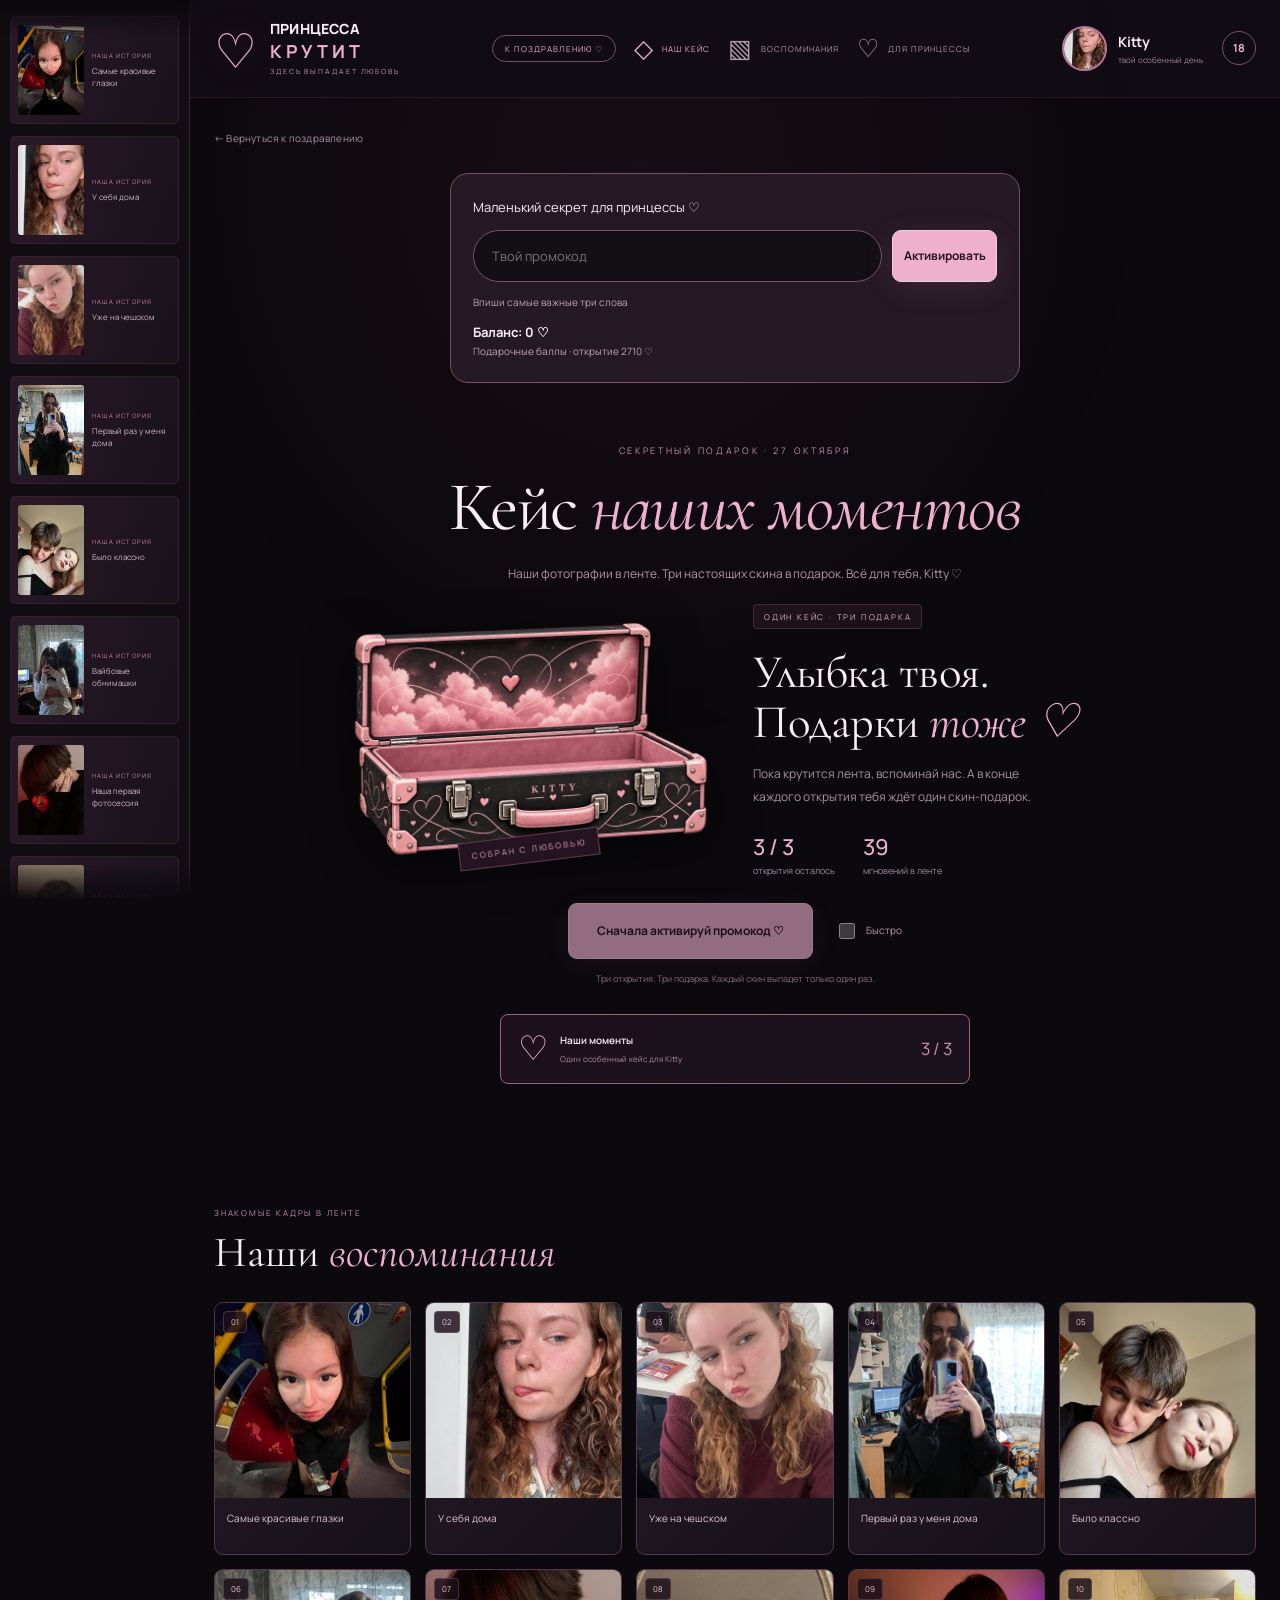
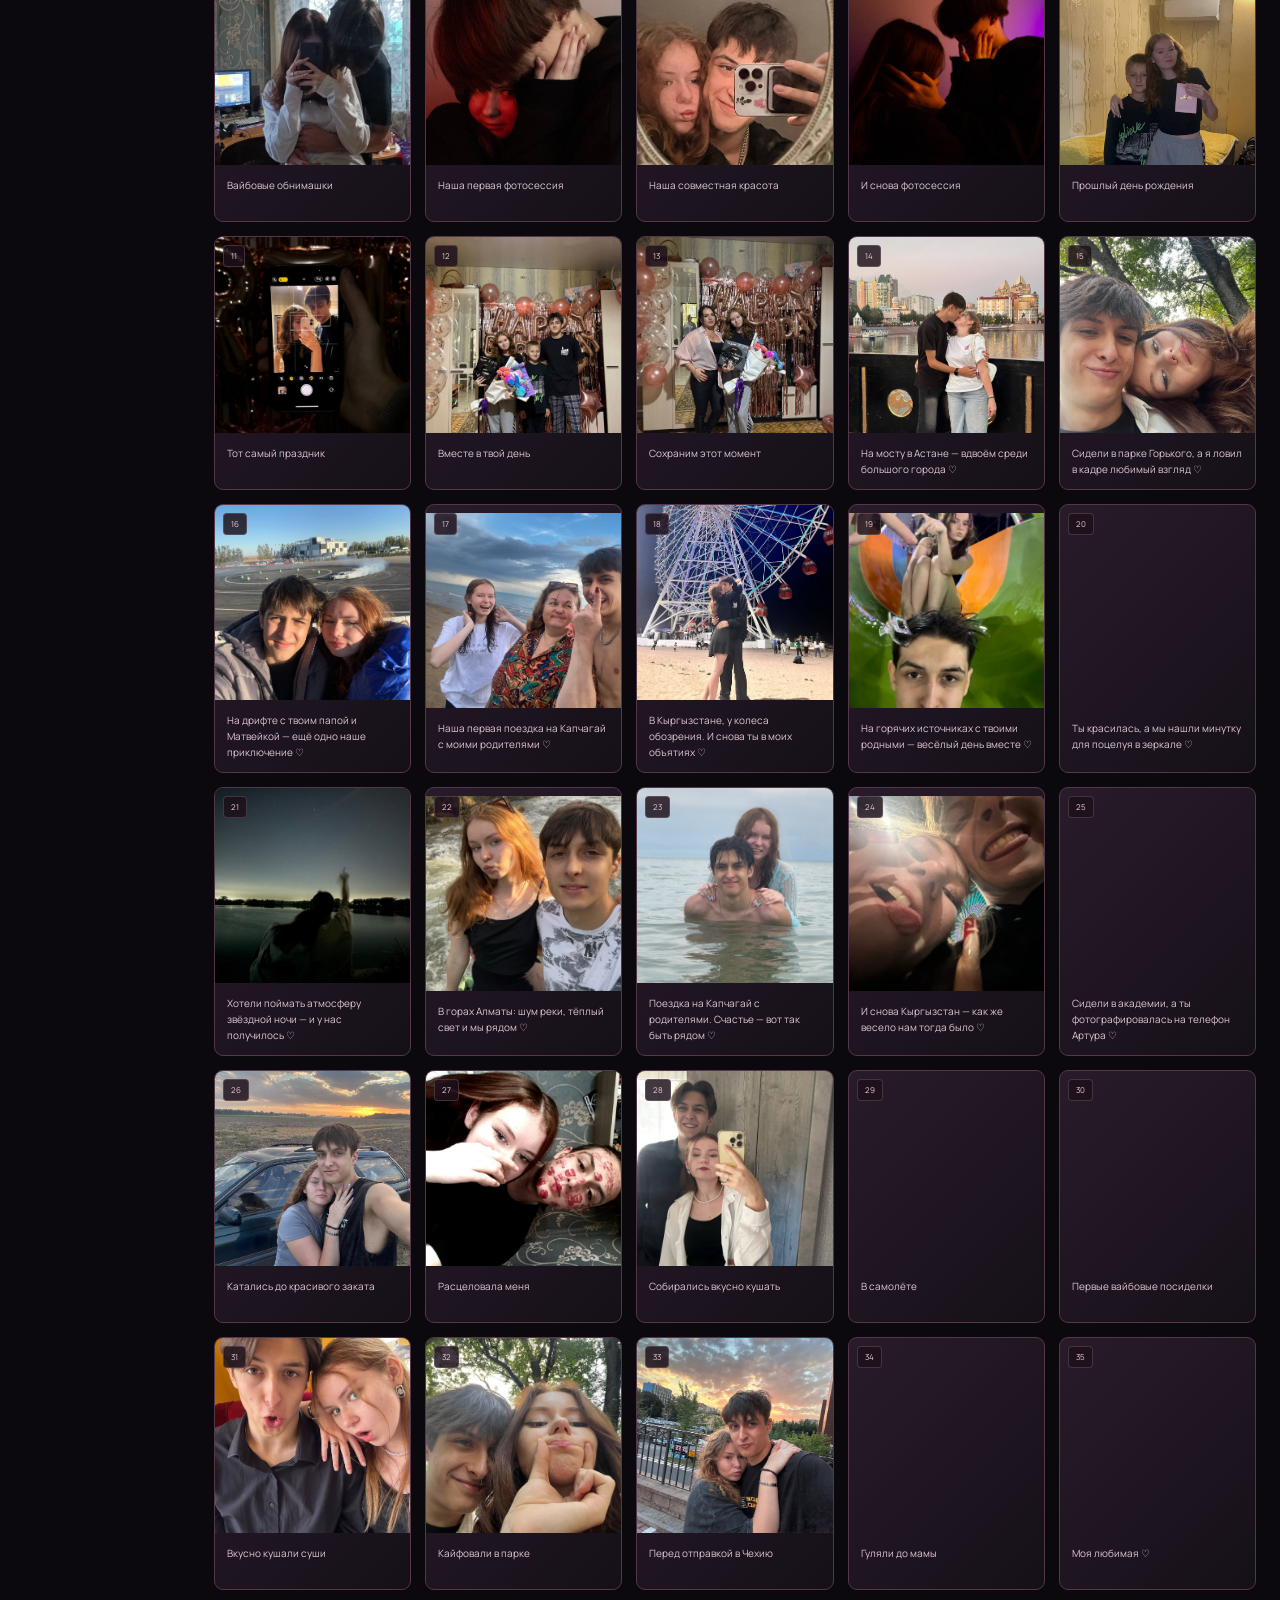
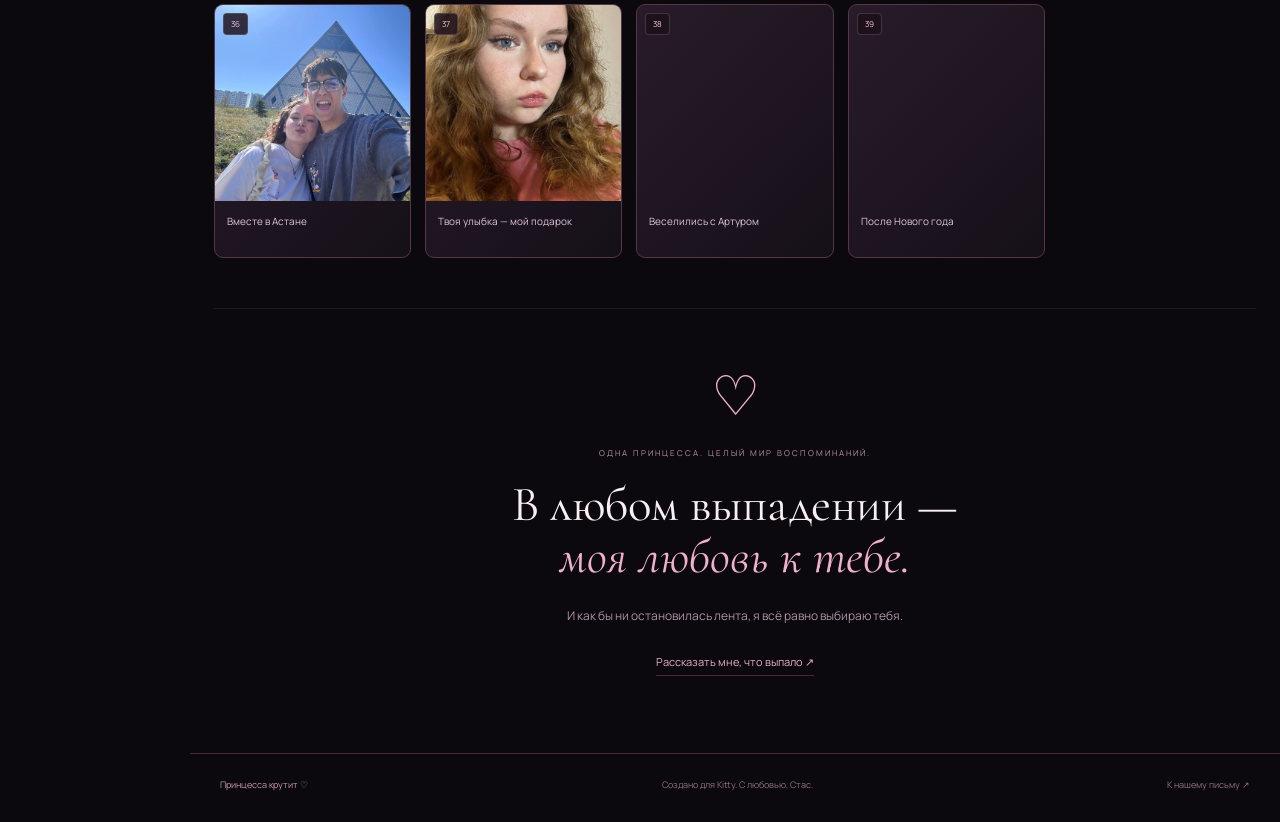
==== gift.html @ 3612902f "Close gift result on collect and remove trade link requirement" ====
<!doctype html>
<html lang="ru">
<head>
  <meta charset="UTF-8"><meta name="viewport" content="width=device-width,initial-scale=1,viewport-fit=cover">
  <meta name="theme-color" content="#0b090d"><meta name="robots" content="noindex,nofollow">
  <title>Принцесса крутит ♡</title><link rel="icon" type="image/svg+xml" href="assets/favicon.svg">
  <link rel="stylesheet" href="gift.css?v=96"><script src="gift-state.js?v=92" defer></script><script src="gift-prizes.js?v=92" defer></script><script src="gift-memories.js?v=92" defer></script><script src="gift.js?v=98" defer></script>
</head>
<body>
  <div class="gift-hearts" id="gift-hearts" aria-hidden="true"></div>
  <header class="game-header">
    <a class="game-brand" href="gift.html"><span class="brand-heart" aria-hidden="true">♡</span><span>ПРИНЦЕССА <b>КРУТИТ</b><small>ЗДЕСЬ ВЫПАДАЕТ ЛЮБОВЬ</small></span></a>
    <nav class="game-nav" aria-label="Разделы подарка"><a href="index.html?start=intro" class="to-main">К поздравлению ♡</a>
      <a class="active" href="#our-case"><span aria-hidden="true">◇</span>Наш кейс</a>
      <a href="#memories"><span aria-hidden="true">▧</span>Воспоминания</a>
      <a href="#for-princess"><span aria-hidden="true">♡</span>Для принцессы</a>
    </nav>
    <button type="button" id="open-profile" class="kitty-profile"><img src="assets/photos/memory-26.jpg" alt="Kitty"><span><strong>Kitty</strong><small>твой особенный день</small></span><b aria-label="18 лет">18</b></button>
  </header>
  <div class="memory-ticker" aria-label="Мгновения из нашей истории"><div id="ticker-track" class="ticker-track"></div></div>
  <main class="gift-main">
    <a class="back-to-letter" href="index.html">← Вернуться к поздравлению</a>
    <form id="promo-form" class="promo-panel"><label for="promo-code">Маленький секрет для принцессы ♡</label><div><input id="promo-code" placeholder="Твой промокод" autocomplete="off" required><button class="pink-button">Активировать</button></div><p id="promo-status" role="status">Впиши самые важные три слова</p><strong>Баланс: <span id="gift-balance">0</span> ♡</strong><small>Подарочные баллы · открытие 2710 ♡</small></form><section id="our-case" class="case-section">
      <p class="overline">СЕКРЕТНЫЙ ПОДАРОК · 27 ОКТЯБРЯ</p>
      <h1>Кейс <em>наших моментов</em></h1>
      <p class="case-intro">Наши фотографии в ленте. Три настоящих скина в подарок. Всё для тебя, Kitty ♡</p>
      <div class="case-hero" id="case-hero">
        <div class="case-art"><div class="case-orbit"></div><img src="assets/princess-case.webp?v=93" alt="Розовый кейс Kitty с сердечком"><span class="case-stamp">СОБРАН С ЛЮБОВЬЮ</span></div>
        <div class="case-description"><span class="pill">ОДИН КЕЙС · ТРИ ПОДАРКА</span><h2>Улыбка твоя.<br>Подарки <em>тоже ♡</em></h2><p>Пока крутится лента, вспоминай нас. А в конце каждого открытия тебя ждёт один скин-подарок.</p><div class="case-facts"><span><strong id="attempts-left">3 / 3</strong> открытия осталось</span><span><strong id="memory-count">—</strong> мгновений в ленте</span></div></div>
      </div>
      <div class="roulette-panel" id="roulette-panel" hidden>
        <div class="roulette-caption"><span>НАШИ МОМЕНТЫ · ТВОИ ПОДАРКИ</span><span class="live-heart" aria-hidden="true">♡</span></div>
        <div class="roulette-window" id="roulette-window" aria-label="Лента фотографий"><div class="roulette-track" id="roulette-track"></div><div class="roulette-marker" aria-hidden="true"><i></i></div></div>
        <p class="spin-status" id="spin-status" role="status" aria-live="polite">Готовлю для тебя три подарка ♡</p>
      </div>
      <div class="spin-actions"><button id="open-case" class="pink-button" disabled>Подарки скоро появятся ♡</button><label class="quick-option"><input id="quick-spin" type="checkbox"><span>Быстро</span></label></div>
      <p class="spin-footnote">Три открытия. Три подарка. Каждый скин выпадет только один раз.</p>
      <div class="case-shelf" aria-label="Наши кейсы">
        <div class="mini-case selected"><span aria-hidden="true">♡</span><div><strong>Наши моменты</strong><small>Один особенный кейс для Kitty</small></div><b id="shelf-count">3 / 3</b></div>
      </div>
    </section>
    <section class="contents-section" id="memories"><div class="section-title" hidden><div><p class="overline">ТРИ СКИНА · ВСЕ ТВОИ</p><h2>Что внутри <em>кейса</em></h2></div><span id="collection-count" class="collection-count">Открыто 0 из 3</span></div><div class="prizes-grid" id="prizes-grid" hidden></div><div class="section-title memories-title"><div><p class="overline">ЗНАКОМЫЕ КАДРЫ В ЛЕНТЕ</p><h2>Наши <em>воспоминания</em></h2></div></div><div class="contents-grid" id="contents-grid"></div></section>
    <section id="for-princess" class="princess-note"><span aria-hidden="true">♡</span><p class="overline">ОДНА ПРИНЦЕССА. ЦЕЛЫЙ МИР ВОСПОМИНАНИЙ.</p><h2>В любом выпадении —<br><em>моя любовь к тебе.</em></h2><p>И как бы ни остановилась лента, я всё равно выбираю тебя.</p><a href="https://t.me/m/DYYZnQJrMzVi" target="_blank" rel="noopener noreferrer">Рассказать мне, что выпало ↗</a></section>
  </main>
  <footer class="game-footer"><span>Принцесса крутит ♡</span><span>Создано для Kitty. С любовью, Стас.</span><a href="index.html">К нашему письму ↗</a></footer>
  <dialog id="reward-dialog" class="reward-dialog" aria-labelledby="reward-title"><button class="reward-close" id="reward-close" aria-label="Закрыть подарок">×</button><p class="overline">ТВОЙ ПОДАРОК ♡</p><div class="reward-photo"><img id="reward-image" alt=""></div><h2 id="reward-title"></h2><p id="reward-note" class="reward-note"></p><p class="saved-note" id="saved-note" role="status"></p><div class="reward-actions"><button id="claim-memory" class="pink-button">Этот подарок мой ♡</button><button id="spin-again" class="quiet-button">Открыть следующий ↻</button></div></dialog>
<dialog id="profile-dialog" class="profile-dialog" aria-labelledby="profile-title"><button id="close-profile" class="reward-close" aria-label="Закрыть профиль">×</button><div class="profile-account"><img src="assets/photos/memory-26.jpg" alt="Kitty"><div><p class="overline">ТВОЙ АККАУНТ</p><h2 id="profile-title">Kitty ♡</h2></div></div><p class="free-gifts-note">Это нам уже не надо — тут всё бесплатно ♡</p><h2 class="inventory-title">Твой инвентарь</h2><p>Здесь появятся только открытые подарки ♡</p><div id="inventory" class="prizes-grid"></div><p id="inventory-note" role="status"></p><small>Отметка вывода сохраняется в этом браузере. Скины передадим вручную через обмен Steam.</small></dialog>
</body>
</html>
---- gift.css ----
@import url('https://fonts.googleapis.com/css2?family=Cormorant+Garamond:ital,wght@0,400;0,500;0,600;1,400;1,500&family=Manrope:wght@400;500;600;700;800&display=swap');
:root{color-scheme:dark;--bg:#0b090d;--panel:#171119;--pink:#efb0cd;--muted:#a68d9d;--line:#543247;--card-width:180px;--card-gap:12px}
*{box-sizing:border-box}html{scroll-behavior:smooth;scroll-padding-top:30px}body{margin:0;background:var(--bg);color:#f8eef4;font:13px/1.7 Manrope,Arial,sans-serif;overflow-x:clip;-webkit-text-size-adjust:100%}body::before{content:'';position:fixed;inset:0;z-index:-2;background:radial-gradient(ellipse at 50% 20%,#71314922,transparent 55%)}a{color:inherit;text-decoration:none}button,input{font:inherit}button,a,input{touch-action:manipulation;-webkit-tap-highlight-color:transparent}button{cursor:pointer}button:disabled{cursor:wait;opacity:.6}a:focus-visible,button:focus-visible,input:focus-visible{outline:2px solid var(--pink);outline-offset:5px}button{border:0}em{font-weight:400;color:var(--pink)}[hidden]{display:none!important}
.game-header{display:flex;align-items:center;justify-content:space-between;gap:30px;min-height:96px;padding:20px max(28px,calc((100vw - 1440px)/2));background:#120d14e8;border-bottom:1px solid #67425840}
.game-brand{display:flex;align-items:center;gap:12px;flex-shrink:0;font-size:16px;font-weight:800;line-height:1.35;letter-spacing:.2px}.game-brand b{display:block;color:var(--pink);font-size:21px;letter-spacing:3.7px}.brand-heart{display:grid;place-items:center;color:var(--pink);width:44px;height:51px;font:48px Georgia;filter:drop-shadow(0 0 14px #db71a25e)}.game-brand small{display:block;font-size:7px;letter-spacing:1.9px;margin-top:4px;font-weight:500;color:#a48197}
.game-nav{display:flex;gap:32px;align-items:stretch}.game-nav a{font-size:10px;letter-spacing:1px;text-transform:uppercase;color:#b09aab;display:flex;align-items:center;gap:8px;transition:color .2s}.game-nav a:hover,.game-nav a.active{color:var(--pink)}.game-nav a>span{font-size:25px;font-family:Georgia,serif;line-height:1}
.kitty-profile{display:flex;align-items:center;gap:11px;flex-shrink:0}.kitty-profile img{width:45px;height:45px;border-radius:50%;object-fit:cover;object-position:center 35%;border:2px solid #bd789d}.kitty-profile strong{display:block;font-size:14px}.kitty-profile small{display:block;font-size:8px;color:#a8889d}.kitty-profile>b{display:grid;place-items:center;margin-left:8px;width:34px;height:34px;border:1px solid #785069;border-radius:50%;color:var(--pink);font-size:11px}
.memory-ticker{height:94px;overflow:hidden;border-bottom:1px solid #49303c60;background:#0e0b10;padding:10px 0}.ticker-track{display:flex;width:max-content;gap:9px;animation:ticker-drift 80s linear infinite}.ticker-item{display:flex;align-items:center;gap:10px;width:205px;height:72px;padding:7px;background:linear-gradient(110deg,#2a1927,#18121c);border:1px solid #75415c33;border-radius:5px}.ticker-item img{width:54px;height:56px;object-fit:cover;border-radius:3px}.ticker-item span{font-size:9px;line-height:1.5;color:#d0b5c6;max-height:46px;overflow:hidden}.ticker-item small{display:block;font-size:7px;letter-spacing:1.2px;color:#c982a6;margin-bottom:4px}
@keyframes ticker-drift{to{transform:translateX(-50%)}}
.gift-main{max-width:1240px;margin:auto;padding:28px 32px 0}.back-to-letter{display:inline-block;color:#a991a1;font-size:10px;letter-spacing:.2px}.back-to-letter:hover{color:var(--pink)}.case-section{text-align:center;padding-top:35px}.overline{font-size:9px;letter-spacing:2.7px;color:#bd91aa;text-transform:uppercase;margin:0 0 13px}h1,h2{font-family:'Cormorant Garamond',Georgia,serif;font-weight:400;line-height:1.05;margin:0}h1{font-size:clamp(45px,5.4vw,72px);letter-spacing:-1.5px}h1 em{font-style:italic}.case-intro{font-size:12px;color:#ad99a7;margin:19px auto 0;max-width:530px;line-height:1.9}
.case-hero{display:grid;grid-template-columns:1fr 1fr;align-items:center;max-width:790px;margin:18px auto 22px;gap:36px}.case-art{position:relative;min-width:0;isolation:isolate}.case-art>img{position:relative;width:100%;max-width:410px;display:block;filter:drop-shadow(0 22px 26px #0008);animation:case-float 5s ease-in-out infinite}.case-orbit{position:absolute;z-index:-1;inset:12% 5% 0;border-radius:50%;background:radial-gradient(ellipse,#ab487344,transparent 67%)}.case-orbit::before,.case-orbit::after{content:'';position:absolute;inset:10%;border:1px solid #ce81ab20;border-radius:50%;transform:rotate(-25deg) scaleY(.8)}.case-orbit::after{inset:-8%;transform:rotate(22deg) scaleY(.8)}.case-stamp{position:absolute;left:50%;bottom:4px;transform:translateX(-50%) rotate(-7deg);font-size:8px;letter-spacing:2px;white-space:nowrap;padding:6px 12px;background:#241421;border:1px solid #b16c8b70;color:#e2a7c3}.case-description{text-align:left}.pill{display:inline-block;padding:5px 10px;font-size:8px;letter-spacing:1.8px;background:#e79bb812;color:#e6a8c5;border:1px solid #ac668847;border-radius:4px}.case-description h2{font-size:47px;margin:19px 0 16px;letter-spacing:-.5px}.case-description>p{font-size:12px;line-height:1.9;max-width:290px;color:#aa94a2}.case-facts{display:flex;gap:28px;margin-top:24px}.case-facts>span{font-size:9px;color:#a58b9c}.case-facts strong{display:block;font-size:22px;font-weight:500;color:#edb0cc;line-height:1.4}
@keyframes case-float{50%{transform:translateY(-8px) rotate(1deg)}}
.roulette-panel{position:relative;background:linear-gradient(145deg,#291823aa,#120d16);border:1px solid #6b3e565e;border-radius:14px;padding:15px 0 10px;box-shadow:inset 0 1px 0 #ffd5ed0b,0 20px 65px #0004;overflow:hidden}.roulette-caption{display:flex;justify-content:space-between;padding:0 22px;margin-bottom:12px;color:#aa8098;font-size:8px;letter-spacing:2px}.live-heart{color:#e8a6c5;font-size:15px;line-height:1}.roulette-window{position:relative;overflow:hidden;height:243px;isolation:isolate}.roulette-window::after{content:'';position:absolute;inset:0;pointer-events:none;z-index:3;background:linear-gradient(90deg,#120c15e8,transparent 15%,transparent 85%,#120c15e8)}.roulette-track{position:absolute;left:0;top:8px;display:flex;gap:var(--card-gap);will-change:transform}.spin-card{flex:0 0 var(--card-width);width:var(--card-width);height:214px;margin:0;background:linear-gradient(145deg,#372136,#1b1520);border:1px solid #78506c70;border-bottom:3px solid var(--card-accent,#a56891);border-radius:7px;overflow:hidden;display:flex;flex-direction:column}.spin-card img{width:100%;height:151px;display:block;object-fit:cover}.spin-card figcaption{padding:9px 10px;font-size:9px;line-height:1.5;text-align:left;color:#e3c6d7;overflow:hidden;display:-webkit-box;-webkit-line-clamp:2;-webkit-box-orient:vertical}.spin-card.is-winner{border-color:#ffceeb;box-shadow:0 0 30px #e9a0c85c}.roulette-marker{position:absolute;left:50%;top:0;bottom:8px;width:2px;z-index:4;transform:translateX(-50%);background:linear-gradient(#f9cce5b0,#f2b8d51c 35%,#f9cce5b0);box-shadow:0 0 12px #f5b0d644;pointer-events:none}.roulette-marker::before,.roulette-marker::after{content:'';position:absolute;left:50%;transform:translateX(-50%);border-left:7px solid transparent;border-right:7px solid transparent}.roulette-marker::before{top:0;border-top:10px solid #f8c4df}.roulette-marker::after{bottom:0;border-bottom:10px solid #f8c4df}.spin-status{font-size:10px;line-height:1.6;color:#c8a0b8;min-height:18px;margin:4px 15px 5px}.spin-actions{display:flex;align-items:center;justify-content:center;gap:22px;margin:24px 0 0}.pink-button{display:inline-flex;align-items:center;justify-content:center;gap:15px;padding:17px 28px;min-height:52px;min-width:230px;background:#efb0cd;color:#2b1422;border:1px solid #facce2;border-radius:9px;font-size:12px;font-weight:700;box-shadow:0 6px 30px #de8baf1f;transition:transform .2s,background .2s}.pink-button:hover:not(:disabled){transform:translateY(-2px);background:#ffd1e6}.pink-button:active:not(:disabled){transform:scale(.97)}.pink-button>span{font-size:23px;line-height:1;font-family:Georgia,serif}.quick-option{display:flex;align-items:center;gap:8px;font-size:10px;color:#b69ba9;cursor:pointer;min-height:44px}.quick-option input{accent-color:#e6a3c3;width:16px;height:16px}.spin-footnote{font-size:9px;color:#866c7c;margin:12px 0 28px}
.case-shelf{display:grid;grid-template-columns:repeat(3,minmax(0,1fr));gap:14px;margin-top:30px}.mini-case{display:flex;align-items:center;gap:12px;text-align:left;border:1px solid #49303e;border-radius:8px;padding:17px;background:#19111b}.mini-case>span{font:34px Georgia;color:#eab0ce;line-height:1}.mini-case strong{display:block;font-size:10px;font-weight:600}.mini-case small{display:block;font-size:8px;margin-top:3px;color:#ad8e9f}.mini-case>b{margin-left:auto;font-size:17px;font-weight:400;color:#d28bac}.mini-case.selected{border-color:#a26081;background:linear-gradient(130deg,#42213955,#1a131d)}.mini-case.locked{opacity:.47}.mini-case svg{width:25px;height:25px;stroke:#b28caa;fill:none;stroke-width:1.4;flex-shrink:0}
.contents-section{padding:72px 0 50px}.section-title{display:flex;align-items:flex-end;justify-content:space-between;gap:20px;margin-bottom:27px}.section-title h2{font-size:43px}.section-title .overline{font-size:8px;letter-spacing:1.8px;margin-bottom:10px}.collection-count{font-size:10px;color:#c194ad;border:1px solid #6a4258;border-radius:30px;padding:7px 13px;white-space:nowrap}.contents-grid{display:grid;grid-template-columns:repeat(5,minmax(0,1fr));gap:14px}.memory-card{position:relative;display:block;padding:0;border:1px solid #543749;border-radius:9px;background:linear-gradient(135deg,#291b2a,#151018);text-align:left;color:#dfc5d5;overflow:hidden;transition:transform .2s,border-color .2s}.memory-card:hover{transform:translateY(-4px);border-color:#c589aa}.memory-card img{display:block;width:100%;aspect-ratio:1;object-fit:cover}.memory-card .memory-label{display:block;font-size:10px;line-height:1.6;padding:12px;min-height:56px}.memory-card .memory-number{position:absolute;top:8px;left:8px;font-size:8px;line-height:1;padding:6px 7px;border:1px solid #f8c8e12e;border-radius:4px;color:#f4c8df;background:#1c101ad4}.memory-card.is-collected::after{content:'♡ В коллекции';position:absolute;top:8px;right:8px;font-size:7px;line-height:1;padding:6px;background:#edb1ce;color:#32172a;border-radius:4px}.memory-card.is-collected{border-color:#d18daf}
.princess-note{padding:55px 20px 80px;text-align:center;border-top:1px solid #4e2f3e66}.princess-note>span{font:55px Georgia;color:var(--pink);line-height:1.2}.princess-note .overline{margin:16px 0 20px;font-size:8px;letter-spacing:2px}.princess-note h2{font-size:49px}.princess-note>p:not(.overline){font-size:12px;color:#ac92a3;margin:24px auto;max-width:440px}.princess-note>a{font-size:11px;color:#e5aecb;border-bottom:1px solid #9e5f7e66;padding-bottom:6px}.game-footer{display:flex;justify-content:space-between;gap:20px;max-width:1440px;margin:auto;border-top:1px solid #432a38;padding:23px 30px 30px;font-size:9px;color:#8e7183}.game-footer>span:first-child{color:#c697af}
.gift-hearts{position:fixed;inset:0;overflow:hidden;pointer-events:none;z-index:-1}.gift-heart{position:absolute;bottom:-50px;color:#dc93b7;font-family:Georgia,serif;font-size:var(--size);opacity:0;animation:gift-drift var(--duration) var(--delay) linear infinite}@keyframes gift-drift{0%{transform:translateY(0) rotate(-15deg);opacity:0}15%,80%{opacity:.14}100%{transform:translateY(-115vh) rotate(20deg);opacity:0}}
.reward-dialog{color:#f5e5ef;position:fixed;margin:auto;width:min(500px,calc(100vw - 28px));max-height:calc(100svh - 32px);padding:30px;border:1px solid #b5799a;border-radius:18px;overflow-y:auto;background:radial-gradient(ellipse at top,#50263c,#18111b 70%);text-align:center;scrollbar-width:thin;scrollbar-color:#aa718f55 transparent}.reward-dialog::backdrop{background:#080509df;backdrop-filter:blur(9px)}.reward-close{position:absolute;right:10px;top:7px;min-width:44px;min-height:44px;border-radius:50%;background:none;color:#efb0cd;font-size:27px}.reward-dialog>.overline{font-size:8px;margin:6px 25px 21px}.reward-photo{padding:6px;background:#21141f;border:1px solid #8e5573;border-radius:7px;box-shadow:0 12px 30px #0005}.reward-photo img{display:block;width:100%;max-height:40svh;object-fit:contain;border-radius:3px}.reward-dialog h2{font-size:32px;line-height:1.15;color:#f0b6d2;margin:23px 0 15px}.reward-note{font-size:12px;line-height:1.85;color:#ceb2c4;white-space:pre-line;overflow-wrap:anywhere}.saved-note{min-height:18px;color:#d89ab9;font-size:10px;margin:10px 0}.reward-actions{display:flex;flex-direction:column;align-items:stretch;gap:10px;margin-top:20px}.reward-actions .pink-button{min-width:0;width:100%}.quiet-button{min-height:44px;padding:10px 20px;border:1px solid #6e4059;background:#261823;color:#ddb0c9;border-radius:8px;font-size:11px}
body.result-open{overflow:hidden}
@media(min-width:1600px){.gift-main{max-width:1360px}.contents-grid{grid-template-columns:repeat(6,minmax(0,1fr))}}
@media(max-width:1050px){.game-header{gap:18px;padding:18px 24px;flex-wrap:wrap}.game-nav{order:3;width:100%;justify-content:center;padding-top:15px;border-top:1px solid #54334650}.game-brand{font-size:14px}.game-brand b{font-size:18px}.kitty-profile{margin-left:auto}.gift-main{padding-inline:24px}.contents-grid{grid-template-columns:repeat(4,minmax(0,1fr))}.case-hero{max-width:740px;gap:24px}.case-description h2{font-size:42px}}
@media(max-width:700px){:root{--card-width:142px;--card-gap:9px}.game-header{padding:15px 18px;gap:16px}.game-brand{font-size:11px;gap:8px}.game-brand b{font-size:15px;letter-spacing:2.4px}.game-brand small{font-size:6px;letter-spacing:.8px}.brand-heart{width:30px;font-size:36px}.kitty-profile{gap:8px}.kitty-profile img{width:37px;height:37px}.kitty-profile strong{font-size:12px}.kitty-profile small,.kitty-profile>b{display:none}.game-nav{justify-content:space-between;gap:12px;padding-top:12px}.game-nav a{font-size:8px;letter-spacing:.3px;gap:5px}.game-nav a>span{font-size:21px}.memory-ticker{height:80px}.ticker-item{height:59px;width:175px}.ticker-item img{width:42px;height:44px}.ticker-item span{font-size:8px}.gift-main{padding:22px 16px 0}.case-section{padding-top:32px}.overline{font-size:8px;letter-spacing:1.7px}h1{font-size:47px;line-height:1.02}h1 em{display:block}.case-intro{font-size:11px;max-width:320px}.case-hero{gap:8px;margin-top:17px}.case-description h2{font-size:31px;margin:14px 0 10px}.case-description>p{font-size:10px;line-height:1.8}.pill{font-size:6px;letter-spacing:.7px;padding:4px 6px}.case-facts{gap:15px;margin-top:12px}.case-facts strong{font-size:18px}.case-facts>span{font-size:7px}.case-art>img{width:112%;margin-left:-9%}.case-stamp{font-size:5px;letter-spacing:.9px;bottom:5px;padding:4px 6px}.roulette-panel{border-radius:10px;padding-top:12px}.roulette-caption{font-size:7px;letter-spacing:1px;padding:0 13px}.roulette-window{height:216px}.spin-card{height:190px}.spin-card img{height:128px}.spin-card figcaption{font-size:9px;padding:8px}.spin-actions{gap:12px;margin-top:18px}.pink-button{min-width:0;font-size:11px;padding:15px 20px}.spin-actions>.pink-button{min-width:215px}.quick-option{font-size:9px;gap:5px}.spin-footnote{font-size:8px;max-width:280px;margin:12px auto 25px}.case-shelf{gap:8px;grid-template-columns:1fr}.mini-case{padding:12px 16px}.mini-case.locked{padding:10px 16px}.mini-case strong{font-size:10px}.mini-case small{font-size:8px}.contents-section{padding-top:45px}.section-title{gap:12px;align-items:center}.section-title h2{font-size:33px}.section-title .overline{font-size:6px;letter-spacing:1.1px;max-width:200px}.collection-count{font-size:8px;padding:6px 9px}.contents-grid{grid-template-columns:repeat(2,minmax(0,1fr));gap:12px}.memory-card .memory-label{font-size:10px;padding:10px}.princess-note{padding:40px 10px 55px}.princess-note h2{font-size:38px}.princess-note .overline{font-size:7px;letter-spacing:1.3px}.princess-note>p:not(.overline){font-size:11px}.game-footer{padding:22px 18px;flex-wrap:wrap;font-size:8px;gap:12px}.reward-dialog{padding:25px 20px}.reward-dialog h2{font-size:29px}.reward-note{font-size:12px}}
@media(max-width:360px){.game-nav a{font-size:7px}.game-nav a>span{font-size:18px}.gift-main{padding-inline:12px}h1{font-size:43px}.case-hero{grid-template-columns:1fr;gap:0}.case-art{max-width:250px;margin:auto}.case-art>img{width:100%;margin:0}.case-description{text-align:center;max-width:290px;margin:10px auto 17px}.case-description h2{font-size:36px}.case-description>p{max-width:270px}.case-facts{justify-content:center}.case-description h2 br{display:none}.spin-actions{flex-direction:column;gap:2px}.spin-actions>.pink-button{width:100%}.quick-option{min-height:38px}.section-title h2{font-size:30px}}
@media(prefers-reduced-motion:reduce){html{scroll-behavior:auto}*,*::before,*::after{animation:none!important;transition:none!important}.gift-hearts{display:none}}
.case-shelf{display:block;max-width:470px;margin:28px auto 0}.prizes-grid{display:grid;grid-template-columns:repeat(3,minmax(0,1fr));gap:18px}.prize-card{position:relative;padding:22px;border:1px solid #6b415b;border-radius:11px;background:linear-gradient(145deg,#332031,#18111b);text-align:center}.prize-card>img{width:100%;height:170px;object-fit:contain}.prize-placeholder{display:grid;place-items:center;height:170px;font:75px Georgia;color:#ad7493;background:radial-gradient(ellipse,#8a40612a,transparent 68%)}.prize-card strong{display:block;color:#edbdd6;font-size:13px;margin:10px 0 8px}.prize-card small{color:#a98a9e;font-size:10px}.prize-card.is-opened{border-color:#edbad5;box-shadow:inset 0 0 30px #ce7fa817}.memories-title{margin-top:50px}.spin-actions button:disabled{cursor:default}
@media(max-width:600px){.prizes-grid{gap:10px}.prize-card{padding:14px 8px}.prize-placeholder{height:105px;font-size:50px}.prize-card>img{height:105px}.prize-card strong{font-size:10px}.prize-card small{font-size:8px}}

.promo-panel{max-width:570px;margin:25px auto;padding:22px;border:1px solid #765067;border-radius:18px;background:#251923}.promo-panel label,.promo-panel small{display:block}.promo-panel>div{display:flex;gap:10px;margin:12px 0}.promo-panel input{min-width:0;width:100%;border:1px solid #765067;border-radius:30px;padding:12px 18px;background:#140f15;color:#efbad1}.promo-panel .pink-button{min-width:0;padding:12px 20px}.promo-panel p,.promo-panel small{font-size:10px;color:#bfa3b3}.prize-card:first-child>img,.reward-dialog.is-mystery #reward-image{filter:brightness(0) drop-shadow(0 0 12px #f1acc680)}.prize-card:first-child::after{content:'?';position:absolute;top:20px;left:0;right:0;height:170px;display:grid;place-items:center;font:bold 125px Georgia;color:#f1acc6;text-shadow:0 0 28px #f1acc650;pointer-events:none}.reward-dialog.is-mystery .reward-photo{position:relative}.reward-dialog.is-mystery .reward-photo::after{content:'?';position:absolute;inset:0;display:grid;place-items:center;color:#f1acc6;font:bold clamp(100px,20vw,190px) Georgia;text-shadow:0 0 30px #f1acc650;pointer-events:none}#profile{scroll-margin-top:30px;padding-bottom:40px}#profile h2{font-size:45px}#inventory{margin-top:25px}#inventory .quiet-button{font-size:11px}.reward-photo:has(img[src*="gifts/"]){background:radial-gradient(ellipse,#74365355,transparent 72%)}.reward-photo img[src*="gifts/"]{object-fit:contain}@media(max-width:600px){.prize-card:first-child::after{height:105px;top:14px;font-size:78px}.promo-panel>div{flex-direction:column}.promo-panel{padding:18px}}
.steam-link{display:block;margin-top:12px;color:#f1acc6;font-size:11px}
/* Лента воспоминаний слева от кейса на широком экране. */
@media(min-width:1000px){body{padding-left:190px}.memory-ticker{position:fixed;left:0;top:0;bottom:0;width:190px;height:100dvh;padding:16px 10px;border:0;border-right:1px solid #63415566;background:#110d13;z-index:5;mask-image:linear-gradient(transparent,#000 4%,#000 96%,transparent)}.ticker-track{flex-direction:column;width:100%;gap:12px;animation:ticker-vertical 100s linear infinite}.ticker-item{width:169px;height:108px;flex-shrink:0;gap:8px}.ticker-item img{width:66px;height:90px}.ticker-item span{font-size:8px;max-height:75px}.ticker-item small{font-size:6px}.game-header{padding:20px 24px;gap:18px}.game-nav{gap:18px}.game-brand{font-size:14px}.game-brand b{font-size:18px}.game-nav a{font-size:8px}.gift-main{padding-inline:24px}}@keyframes ticker-vertical{to{transform:translateY(-50%)}}.case-orbit{display:none}.case-art>img{filter:drop-shadow(0 15px 24px #0009);object-fit:contain}.spin-card img[src*="gifts/"]{object-fit:contain;padding:12px;background:radial-gradient(ellipse,#8e45624a,transparent 70%)}.spin-card[data-id="skin-1"]{position:relative}.spin-card[data-id="skin-1"] img{filter:brightness(0) drop-shadow(0 0 8px #f1acc6aa)}.spin-card[data-id="skin-1"]::after{content:'?';position:absolute;inset:10px 0 50px;display:grid;place-items:center;font:bold 100px Georgia;color:#f1acc6;pointer-events:none}

.game-nav{flex-wrap:wrap;justify-content:center}.game-nav .to-main{color:#f1acc6;border:1px solid #775167;border-radius:22px;padding:6px 12px}@media(min-width:1000px) and (max-width:1250px){.game-nav{max-width:370px;gap:12px}.game-header{gap:12px}}

@media(min-width:1000px){.ticker-track{animation-direction:reverse}}#roulette-panel:not([hidden]){animation:roulette-appear .45s ease both}@keyframes roulette-appear{from{opacity:0;transform:translateY(12px)}to{opacity:1;transform:translateY(0)}}

@media(min-width:1000px){.ticker-track{animation-duration:48s}}.kitty-profile{background:none;color:inherit;text-align:left;padding:0}.profile-dialog{width:min(1050px,calc(100% - 28px));max-height:90dvh;overflow-y:auto;padding:38px;background:radial-gradient(ellipse at top left,#442332,#171119 65%);border:1px solid #80526b;border-radius:22px;color:#f5eaf0}.profile-dialog::backdrop{background:#000b;backdrop-filter:blur(8px)}.profile-account{display:flex;align-items:center;gap:18px;margin-bottom:28px}.profile-account img{width:72px;height:72px;object-fit:cover;border-radius:50%;border:2px solid #f1acc6}.profile-account h2{font-size:42px}.profile-account .overline{margin:0 0 6px}.profile-dialog p,.profile-dialog small{color:#bda7b5;font-size:12px}.profile-dialog small{display:block;margin-top:24px;font-size:10px}#trade-form{padding:22px;border:1px solid #654052;border-radius:15px;background:#160f1766}#trade-form label{display:block;color:#efbad1;font-size:12px}#trade-form>div{display:flex;gap:12px;margin:12px 0}#trade-link{min-width:0;flex:1;padding:12px 16px;background:#100b12;color:#ecd2df;border:1px solid #775168;border-radius:25px}#trade-form .pink-button{min-width:0;padding:12px 20px}#trade-form>a{font-size:10px;color:#f1acc6}.inventory-title{font-size:34px;margin-top:30px}#inventory{margin-top:22px}.profile-dialog{scrollbar-width:thin;scrollbar-color:#b77b98 #211520}@media(max-width:600px){.profile-dialog{padding:25px 18px}#trade-form{padding:16px}#trade-form>div{flex-direction:column}.profile-dialog #inventory{grid-template-columns:1fr}.profile-dialog .prize-card>img{height:160px}.profile-dialog .prize-card:first-child::after{height:160px;font-size:110px}}
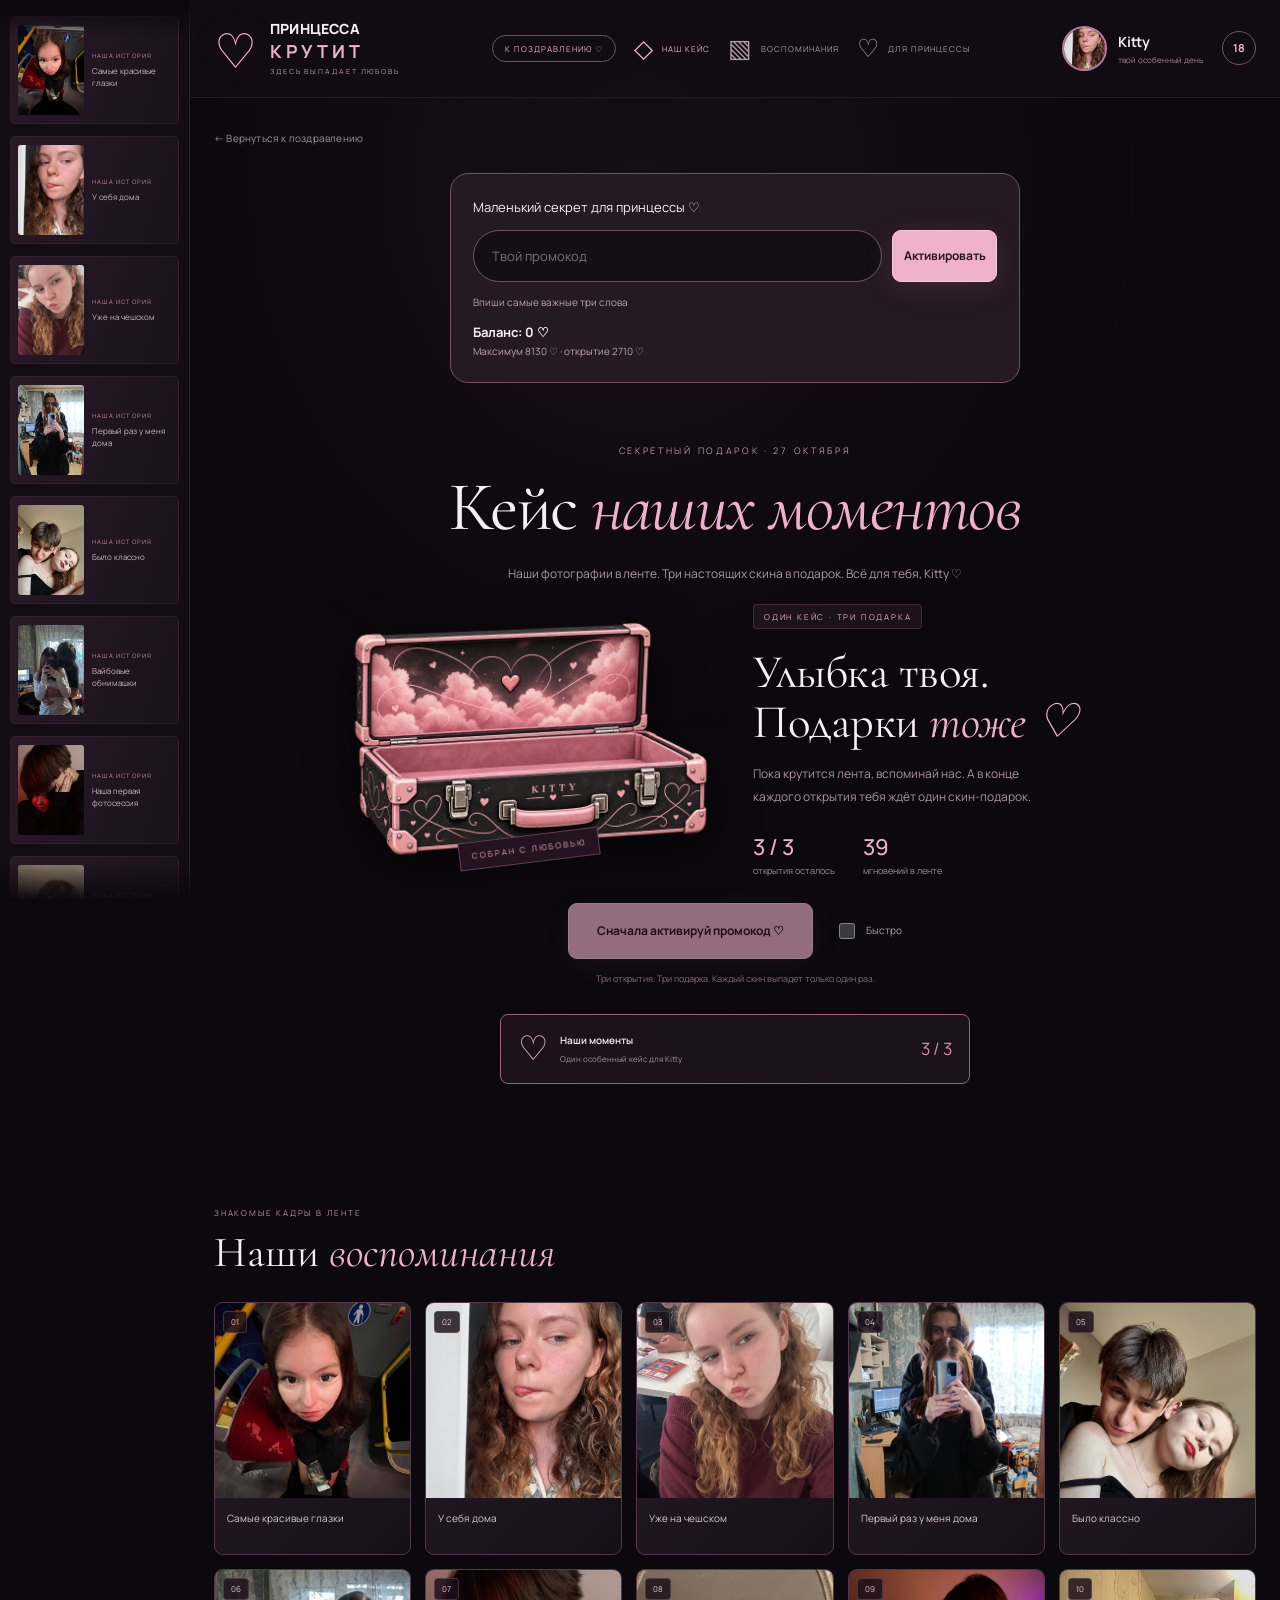
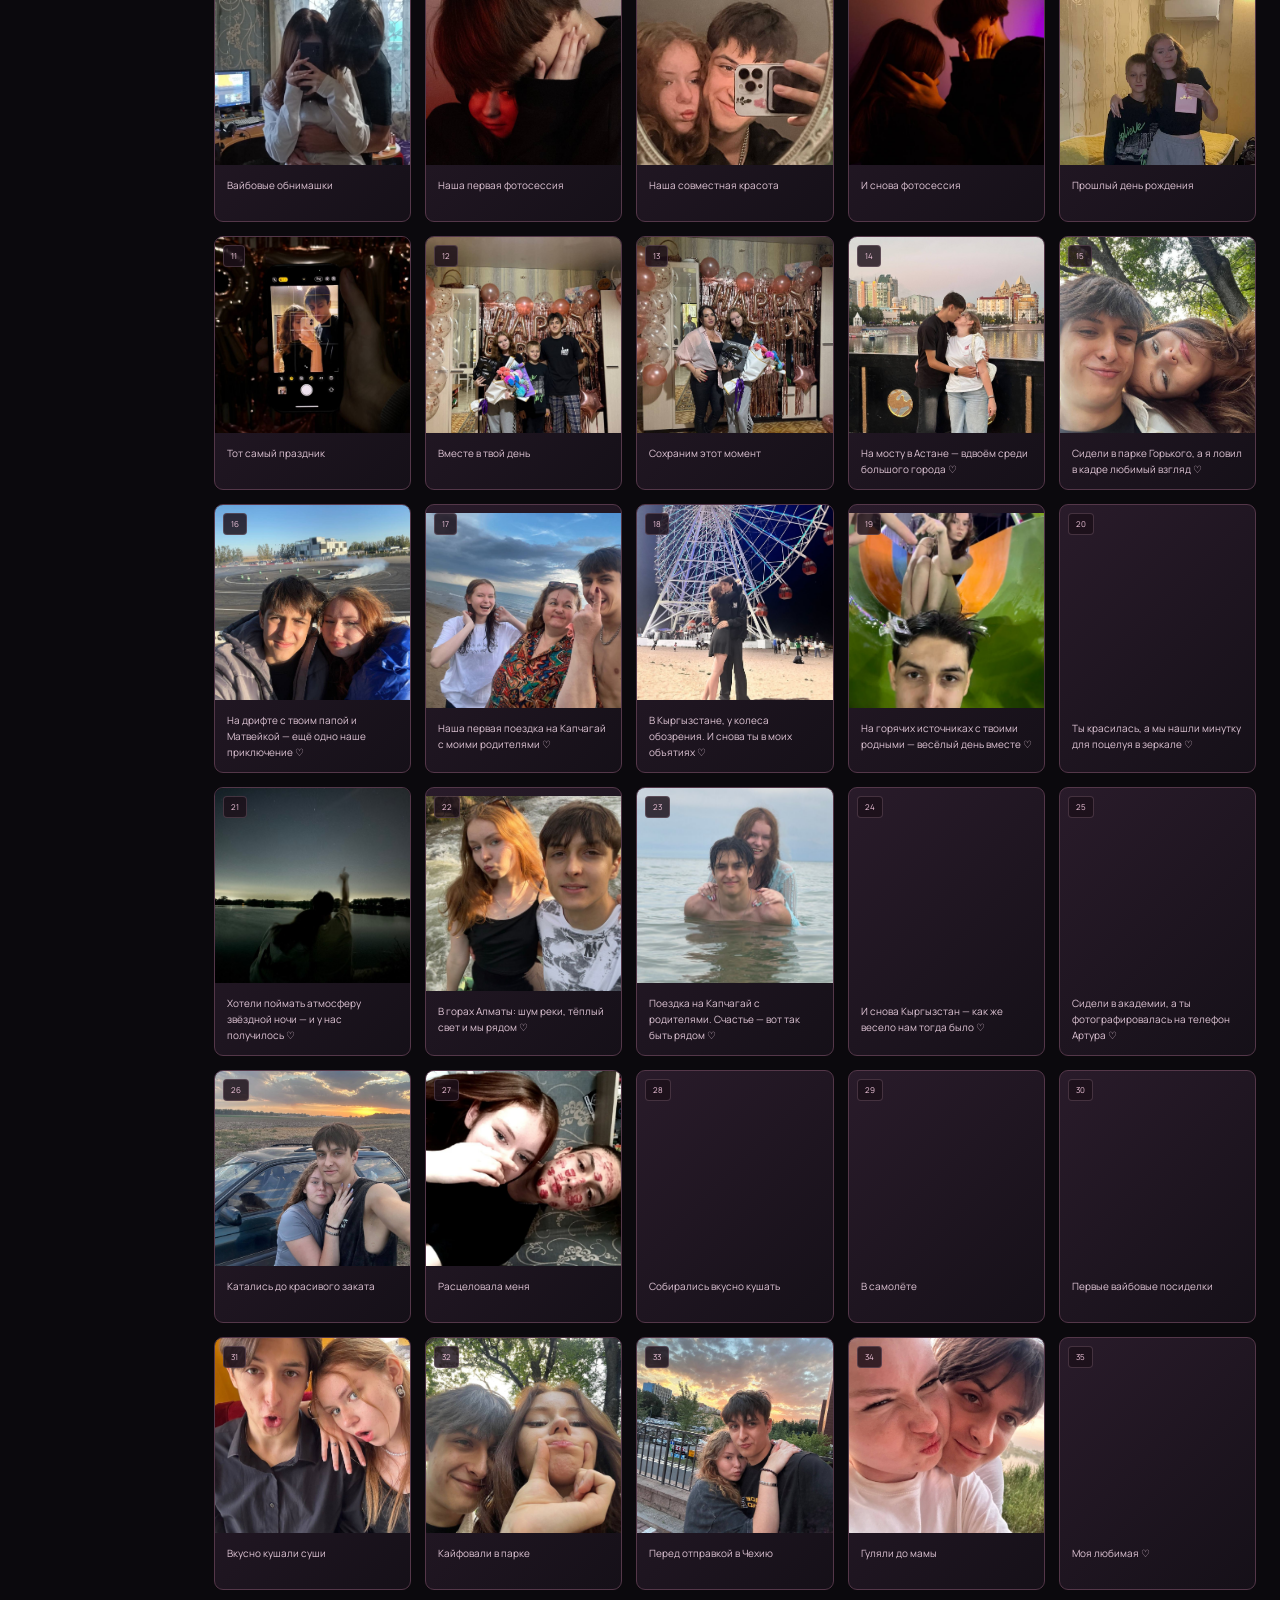
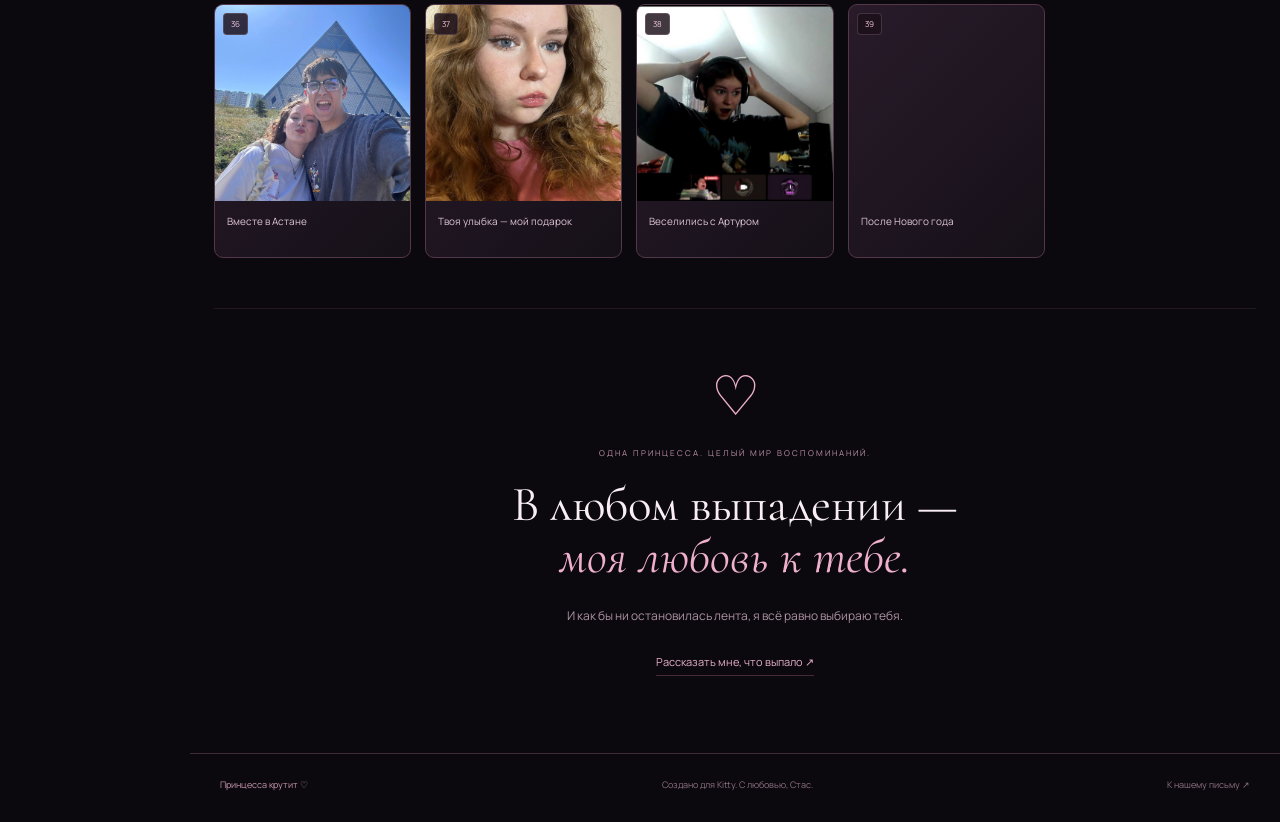
==== commit a4d8c818: "Reset preview openings for 8130 gift budget and vary side ticker speed" ====
--- a/gift.html
+++ b/gift.html
@@ -4,7 +4,7 @@
   <meta charset="UTF-8"><meta name="viewport" content="width=device-width,initial-scale=1,viewport-fit=cover">
   <meta name="theme-color" content="#0b090d"><meta name="robots" content="noindex,nofollow">
   <title>Принцесса крутит ♡</title><link rel="icon" type="image/svg+xml" href="assets/favicon.svg">
-  <link rel="stylesheet" href="gift.css?v=96"><script src="gift-state.js?v=92" defer></script><script src="gift-prizes.js?v=92" defer></script><script src="gift-memories.js?v=92" defer></script><script src="gift.js?v=98" defer></script>
+  <link rel="stylesheet" href="gift.css?v=99"><script src="gift-state.js?v=92" defer></script><script src="gift-prizes.js?v=92" defer></script><script src="gift-memories.js?v=92" defer></script><script src="gift.js?v=99" defer></script>
 </head>
 <body>
   <div class="gift-hearts" id="gift-hearts" aria-hidden="true"></div>
@@ -20,7 +20,7 @@
   <div class="memory-ticker" aria-label="Мгновения из нашей истории"><div id="ticker-track" class="ticker-track"></div></div>
   <main class="gift-main">
     <a class="back-to-letter" href="index.html">← Вернуться к поздравлению</a>
-    <form id="promo-form" class="promo-panel"><label for="promo-code">Маленький секрет для принцессы ♡</label><div><input id="promo-code" placeholder="Твой промокод" autocomplete="off" required><button class="pink-button">Активировать</button></div><p id="promo-status" role="status">Впиши самые важные три слова</p><strong>Баланс: <span id="gift-balance">0</span> ♡</strong><small>Подарочные баллы · открытие 2710 ♡</small></form><section id="our-case" class="case-section">
+    <form id="promo-form" class="promo-panel"><label for="promo-code">Маленький секрет для принцессы ♡</label><div><input id="promo-code" placeholder="Твой промокод" autocomplete="off" required><button class="pink-button">Активировать</button></div><p id="promo-status" role="status">Впиши самые важные три слова</p><strong>Баланс: <span id="gift-balance">0</span> ♡</strong><small>Максимум 8130 ♡ · открытие 2710 ♡</small></form><section id="our-case" class="case-section">
       <p class="overline">СЕКРЕТНЫЙ ПОДАРОК · 27 ОКТЯБРЯ</p>
       <h1>Кейс <em>наших моментов</em></h1>
       <p class="case-intro">Наши фотографии в ленте. Три настоящих скина в подарок. Всё для тебя, Kitty ♡</p>
--- a/gift.css
+++ b/gift.css
@@ -34,4 +34,6 @@
 
 @media(min-width:1000px){.ticker-track{animation-direction:reverse}}#roulette-panel:not([hidden]){animation:roulette-appear .45s ease both}@keyframes roulette-appear{from{opacity:0;transform:translateY(12px)}to{opacity:1;transform:translateY(0)}}
 
-@media(min-width:1000px){.ticker-track{animation-duration:48s}}.kitty-profile{background:none;color:inherit;text-align:left;padding:0}.profile-dialog{width:min(1050px,calc(100% - 28px));max-height:90dvh;overflow-y:auto;padding:38px;background:radial-gradient(ellipse at top left,#442332,#171119 65%);border:1px solid #80526b;border-radius:22px;color:#f5eaf0}.profile-dialog::backdrop{background:#000b;backdrop-filter:blur(8px)}.profile-account{display:flex;align-items:center;gap:18px;margin-bottom:28px}.profile-account img{width:72px;height:72px;object-fit:cover;border-radius:50%;border:2px solid #f1acc6}.profile-account h2{font-size:42px}.profile-account .overline{margin:0 0 6px}.profile-dialog p,.profile-dialog small{color:#bda7b5;font-size:12px}.profile-dialog small{display:block;margin-top:24px;font-size:10px}#trade-form{padding:22px;border:1px solid #654052;border-radius:15px;background:#160f1766}#trade-form label{display:block;color:#efbad1;font-size:12px}#trade-form>div{display:flex;gap:12px;margin:12px 0}#trade-link{min-width:0;flex:1;padding:12px 16px;background:#100b12;color:#ecd2df;border:1px solid #775168;border-radius:25px}#trade-form .pink-button{min-width:0;padding:12px 20px}#trade-form>a{font-size:10px;color:#f1acc6}.inventory-title{font-size:34px;margin-top:30px}#inventory{margin-top:22px}.profile-dialog{scrollbar-width:thin;scrollbar-color:#b77b98 #211520}@media(max-width:600px){.profile-dialog{padding:25px 18px}#trade-form{padding:16px}#trade-form>div{flex-direction:column}.profile-dialog #inventory{grid-template-columns:1fr}.profile-dialog .prize-card>img{height:160px}.profile-dialog .prize-card:first-child::after{height:160px;font-size:110px}}+@media(min-width:1000px){.ticker-track{animation-duration:48s}}.kitty-profile{background:none;color:inherit;text-align:left;padding:0}.profile-dialog{width:min(1050px,calc(100% - 28px));max-height:90dvh;overflow-y:auto;padding:38px;background:radial-gradient(ellipse at top left,#442332,#171119 65%);border:1px solid #80526b;border-radius:22px;color:#f5eaf0}.profile-dialog::backdrop{background:#000b;backdrop-filter:blur(8px)}.profile-account{display:flex;align-items:center;gap:18px;margin-bottom:28px}.profile-account img{width:72px;height:72px;object-fit:cover;border-radius:50%;border:2px solid #f1acc6}.profile-account h2{font-size:42px}.profile-account .overline{margin:0 0 6px}.profile-dialog p,.profile-dialog small{color:#bda7b5;font-size:12px}.profile-dialog small{display:block;margin-top:24px;font-size:10px}#trade-form{padding:22px;border:1px solid #654052;border-radius:15px;background:#160f1766}#trade-form label{display:block;color:#efbad1;font-size:12px}#trade-form>div{display:flex;gap:12px;margin:12px 0}#trade-link{min-width:0;flex:1;padding:12px 16px;background:#100b12;color:#ecd2df;border:1px solid #775168;border-radius:25px}#trade-form .pink-button{min-width:0;padding:12px 20px}#trade-form>a{font-size:10px;color:#f1acc6}.inventory-title{font-size:34px;margin-top:30px}#inventory{margin-top:22px}.profile-dialog{scrollbar-width:thin;scrollbar-color:#b77b98 #211520}@media(max-width:600px){.profile-dialog{padding:25px 18px}#trade-form{padding:16px}#trade-form>div{flex-direction:column}.profile-dialog #inventory{grid-template-columns:1fr}.profile-dialog .prize-card>img{height:160px}.profile-dialog .prize-card:first-child::after{height:160px;font-size:110px}}
+
+@media(min-width:1000px){.ticker-track{animation:memories-down 48s linear infinite}}@keyframes memories-down{0%{transform:translateY(-50%)}20%{transform:translateY(-45%);animation-timing-function:cubic-bezier(.4,0,.6,1)}50%{transform:translateY(-20%)}75%{transform:translateY(-14%);animation-timing-function:cubic-bezier(.4,0,.6,1)}100%{transform:translateY(0)}}@media(prefers-reduced-motion:reduce){.ticker-track{animation:none!important}}
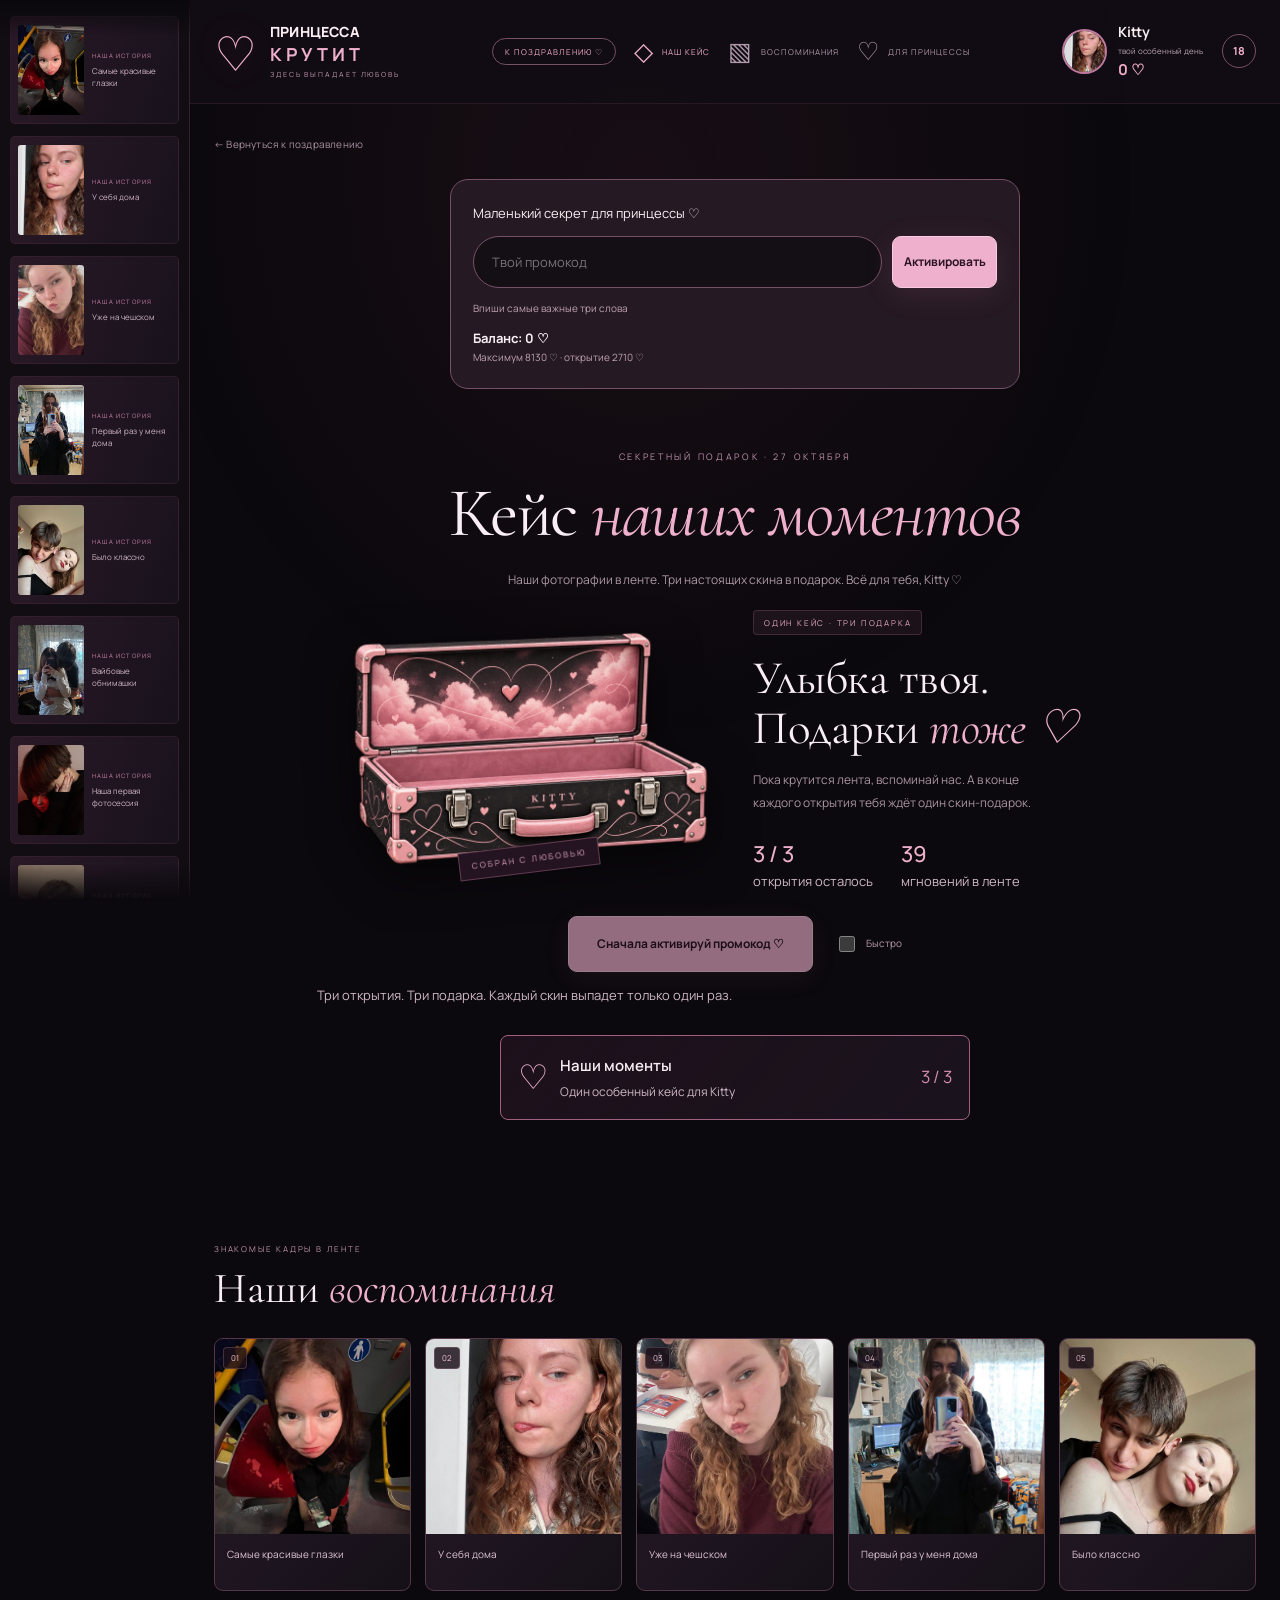
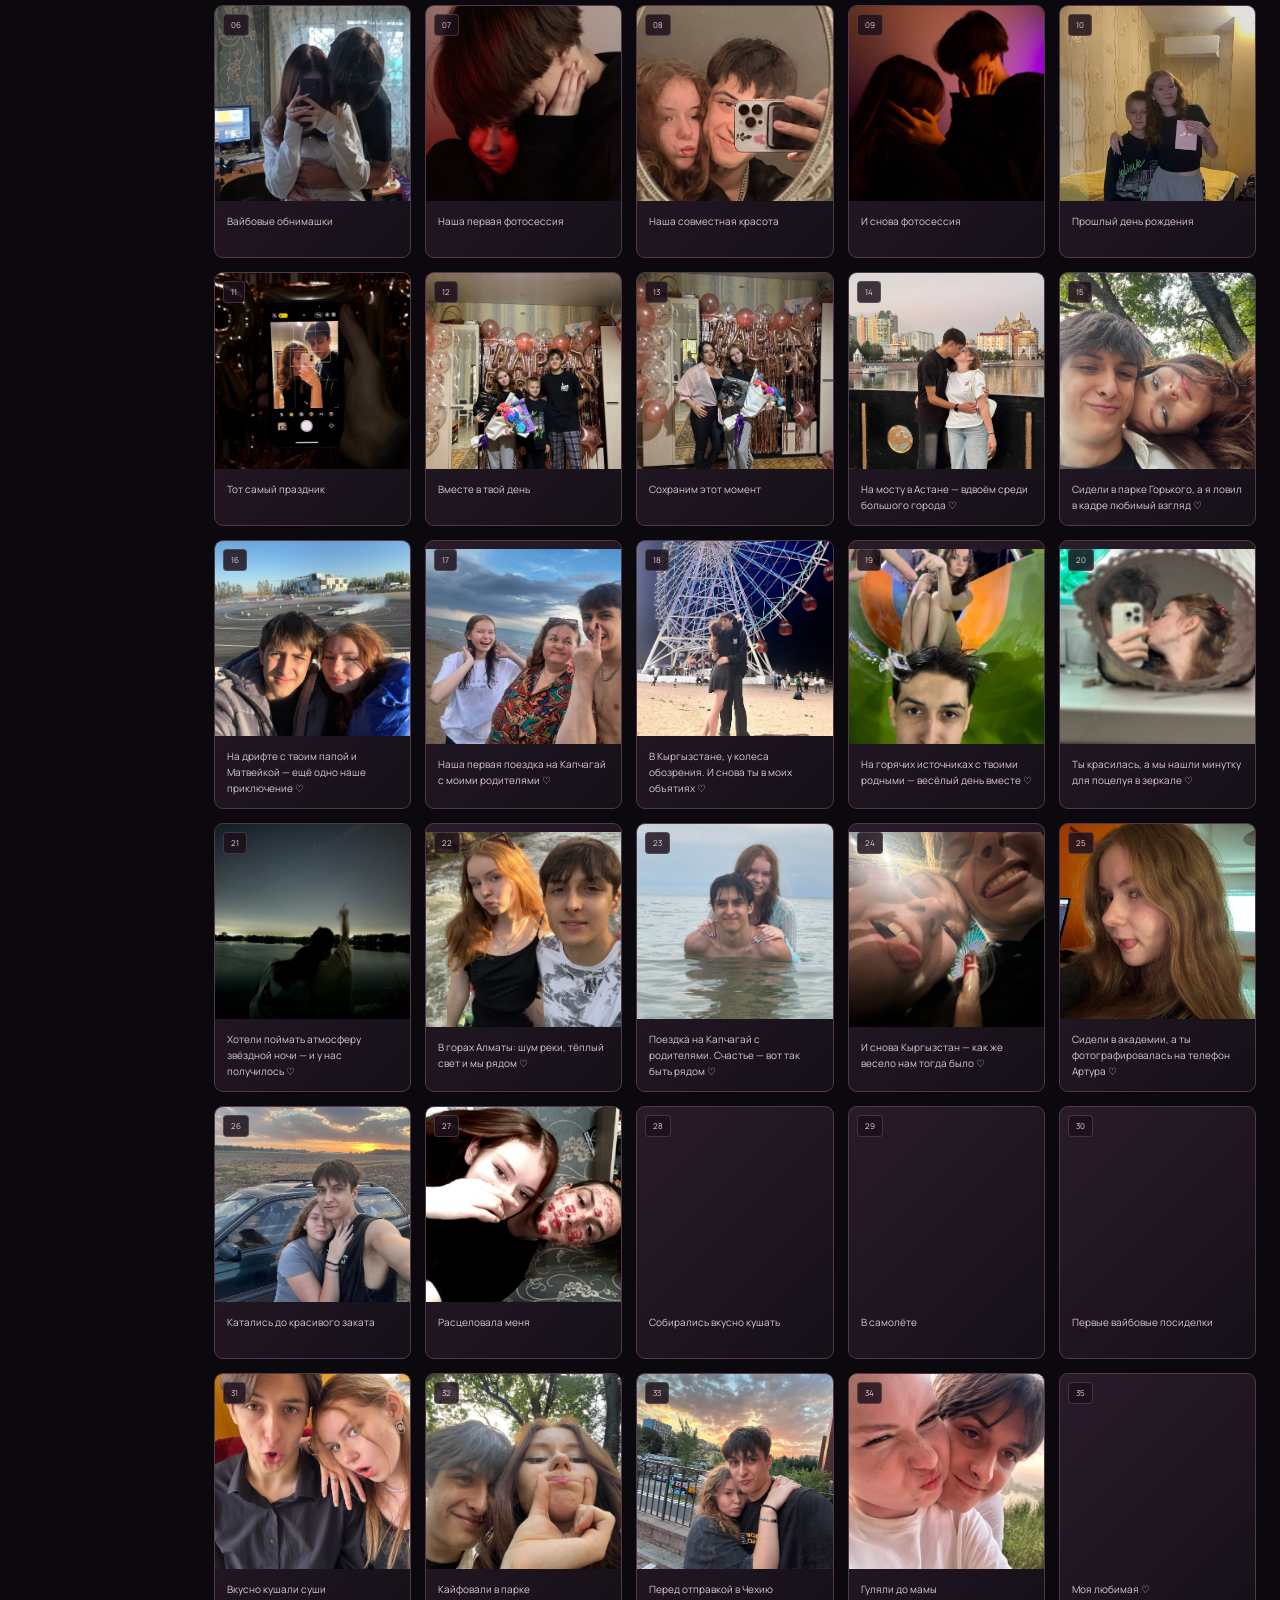
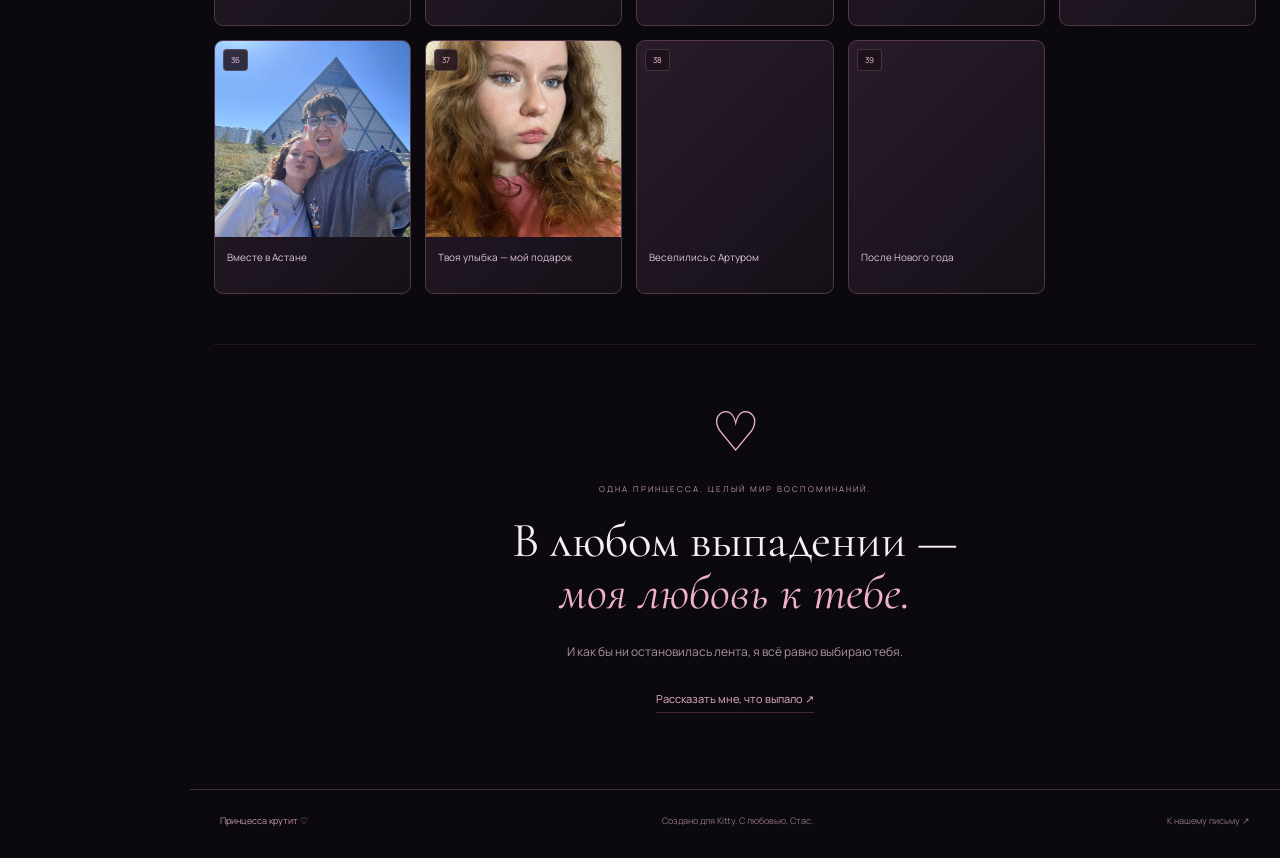
==== commit 4a93b8dd: "Improve gift caption readability and show heart balance beside Kitty" ====
--- a/gift.html
+++ b/gift.html
@@ -4,7 +4,7 @@
   <meta charset="UTF-8"><meta name="viewport" content="width=device-width,initial-scale=1,viewport-fit=cover">
   <meta name="theme-color" content="#0b090d"><meta name="robots" content="noindex,nofollow">
   <title>Принцесса крутит ♡</title><link rel="icon" type="image/svg+xml" href="assets/favicon.svg">
-  <link rel="stylesheet" href="gift.css?v=99"><script src="gift-state.js?v=92" defer></script><script src="gift-prizes.js?v=92" defer></script><script src="gift-memories.js?v=92" defer></script><script src="gift.js?v=99" defer></script>
+  <link rel="stylesheet" href="gift.css?v=100"><script src="gift-state.js?v=92" defer></script><script src="gift-prizes.js?v=92" defer></script><script src="gift-memories.js?v=92" defer></script><script src="gift.js?v=100" defer></script>
 </head>
 <body>
   <div class="gift-hearts" id="gift-hearts" aria-hidden="true"></div>
@@ -15,7 +15,7 @@
       <a href="#memories"><span aria-hidden="true">▧</span>Воспоминания</a>
       <a href="#for-princess"><span aria-hidden="true">♡</span>Для принцессы</a>
     </nav>
-    <button type="button" id="open-profile" class="kitty-profile"><img src="assets/photos/memory-26.jpg" alt="Kitty"><span><strong>Kitty</strong><small>твой особенный день</small></span><b aria-label="18 лет">18</b></button>
+    <button type="button" id="open-profile" class="kitty-profile"><img src="assets/photos/memory-26.jpg" alt="Kitty"><span><strong>Kitty</strong><small>твой особенный день</small><strong id="header-balance" class="header-balance">0 ♡</strong></span><b aria-label="18 лет">18</b></button>
   </header>
   <div class="memory-ticker" aria-label="Мгновения из нашей истории"><div id="ticker-track" class="ticker-track"></div></div>
   <main class="gift-main">
--- a/gift.css
+++ b/gift.css
@@ -36,4 +36,6 @@
 
 @media(min-width:1000px){.ticker-track{animation-duration:48s}}.kitty-profile{background:none;color:inherit;text-align:left;padding:0}.profile-dialog{width:min(1050px,calc(100% - 28px));max-height:90dvh;overflow-y:auto;padding:38px;background:radial-gradient(ellipse at top left,#442332,#171119 65%);border:1px solid #80526b;border-radius:22px;color:#f5eaf0}.profile-dialog::backdrop{background:#000b;backdrop-filter:blur(8px)}.profile-account{display:flex;align-items:center;gap:18px;margin-bottom:28px}.profile-account img{width:72px;height:72px;object-fit:cover;border-radius:50%;border:2px solid #f1acc6}.profile-account h2{font-size:42px}.profile-account .overline{margin:0 0 6px}.profile-dialog p,.profile-dialog small{color:#bda7b5;font-size:12px}.profile-dialog small{display:block;margin-top:24px;font-size:10px}#trade-form{padding:22px;border:1px solid #654052;border-radius:15px;background:#160f1766}#trade-form label{display:block;color:#efbad1;font-size:12px}#trade-form>div{display:flex;gap:12px;margin:12px 0}#trade-link{min-width:0;flex:1;padding:12px 16px;background:#100b12;color:#ecd2df;border:1px solid #775168;border-radius:25px}#trade-form .pink-button{min-width:0;padding:12px 20px}#trade-form>a{font-size:10px;color:#f1acc6}.inventory-title{font-size:34px;margin-top:30px}#inventory{margin-top:22px}.profile-dialog{scrollbar-width:thin;scrollbar-color:#b77b98 #211520}@media(max-width:600px){.profile-dialog{padding:25px 18px}#trade-form{padding:16px}#trade-form>div{flex-direction:column}.profile-dialog #inventory{grid-template-columns:1fr}.profile-dialog .prize-card>img{height:160px}.profile-dialog .prize-card:first-child::after{height:160px;font-size:110px}}
 
-@media(min-width:1000px){.ticker-track{animation:memories-down 48s linear infinite}}@keyframes memories-down{0%{transform:translateY(-50%)}20%{transform:translateY(-45%);animation-timing-function:cubic-bezier(.4,0,.6,1)}50%{transform:translateY(-20%)}75%{transform:translateY(-14%);animation-timing-function:cubic-bezier(.4,0,.6,1)}100%{transform:translateY(0)}}@media(prefers-reduced-motion:reduce){.ticker-track{animation:none!important}}+@media(min-width:1000px){.ticker-track{animation:memories-down 48s linear infinite}}@keyframes memories-down{0%{transform:translateY(-50%)}20%{transform:translateY(-45%);animation-timing-function:cubic-bezier(.4,0,.6,1)}50%{transform:translateY(-20%)}75%{transform:translateY(-14%);animation-timing-function:cubic-bezier(.4,0,.6,1)}100%{transform:translateY(0)}}@media(prefers-reduced-motion:reduce){.ticker-track{animation:none!important}}
+
+.spin-footnote{font-size:13px;line-height:1.8;color:#cfb8c6;max-width:620px}.mini-case strong{font-size:15px}.mini-case small{font-size:12px;color:#cfb8c6}.case-facts>span{font-size:13px;color:#cfb8c6}.kitty-profile .header-balance{font-size:15px;color:#f1acc6;white-space:nowrap;line-height:1.7}.kitty-profile small{color:#bda5b5}@media(max-width:700px){.spin-footnote{font-size:12px;max-width:340px}.mini-case strong{font-size:14px}.mini-case small{font-size:12px}.case-facts>span{font-size:12px}.kitty-profile .header-balance{font-size:13px}}
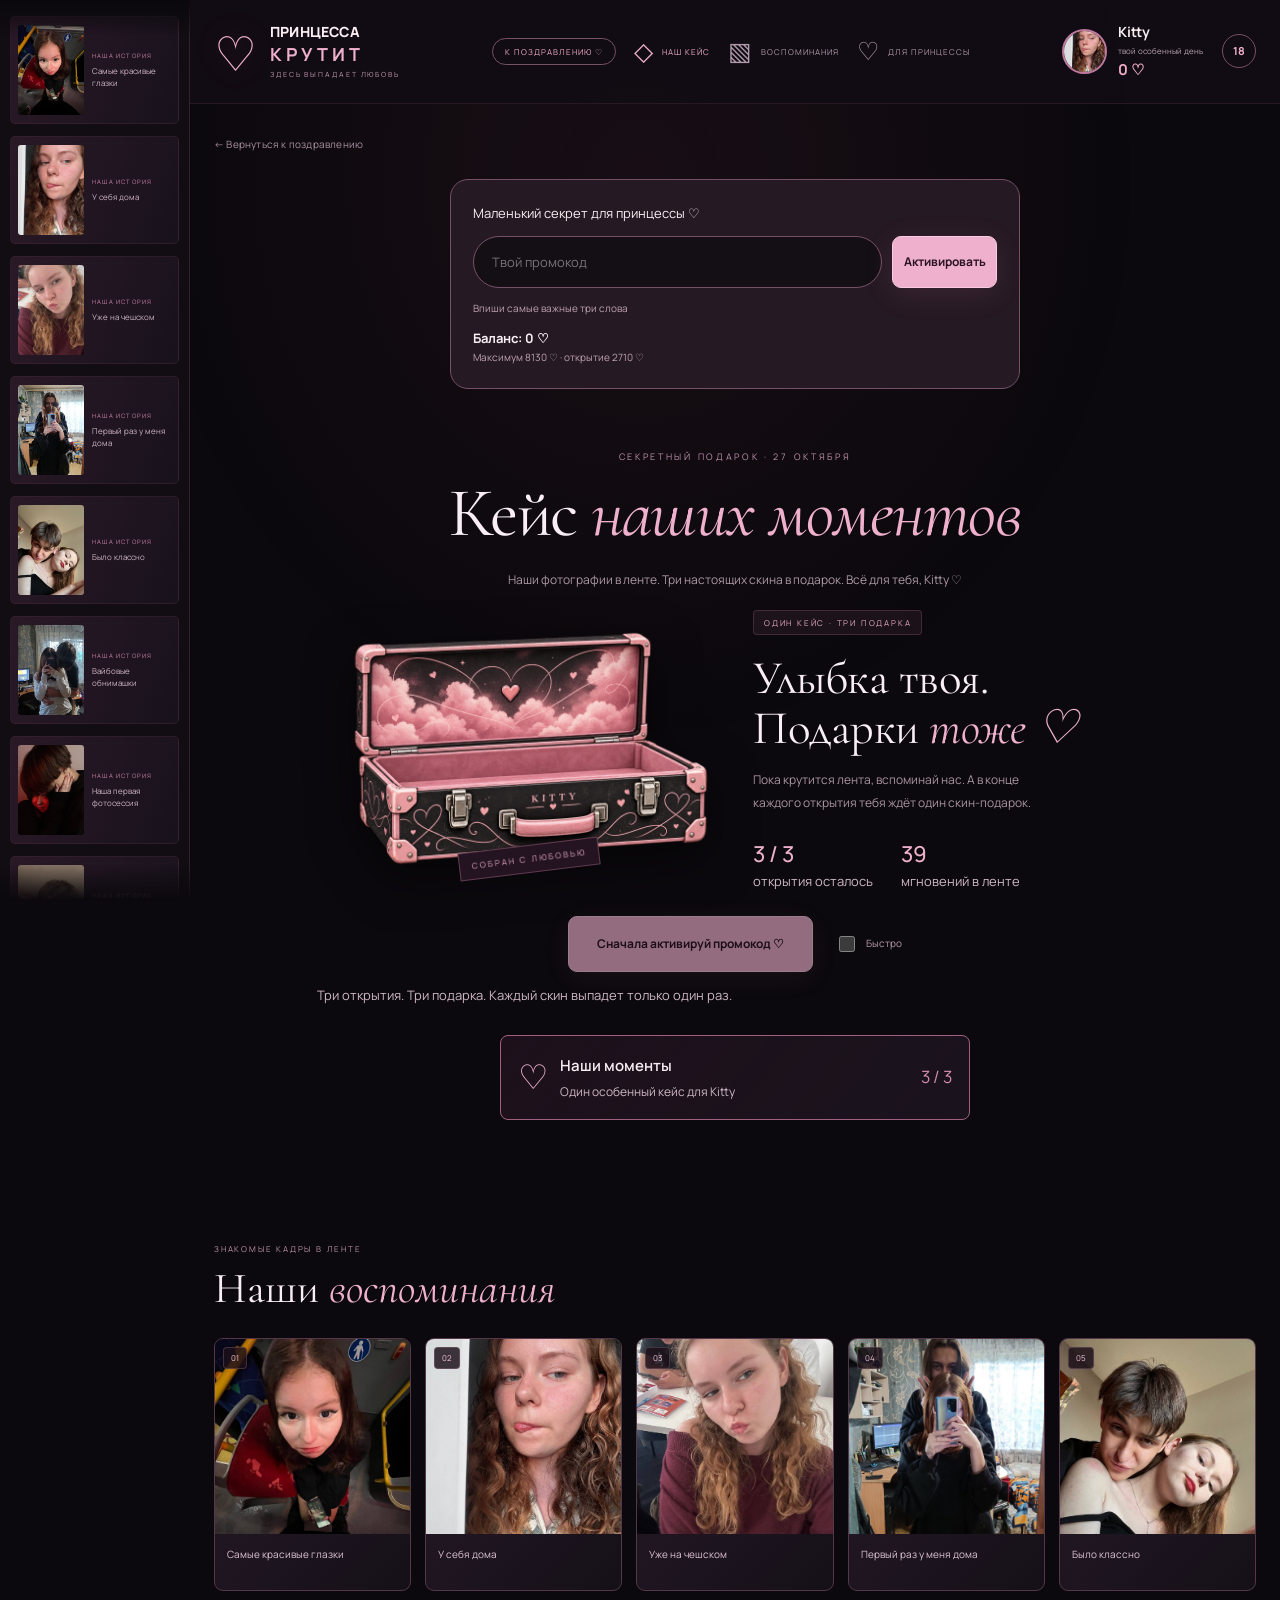
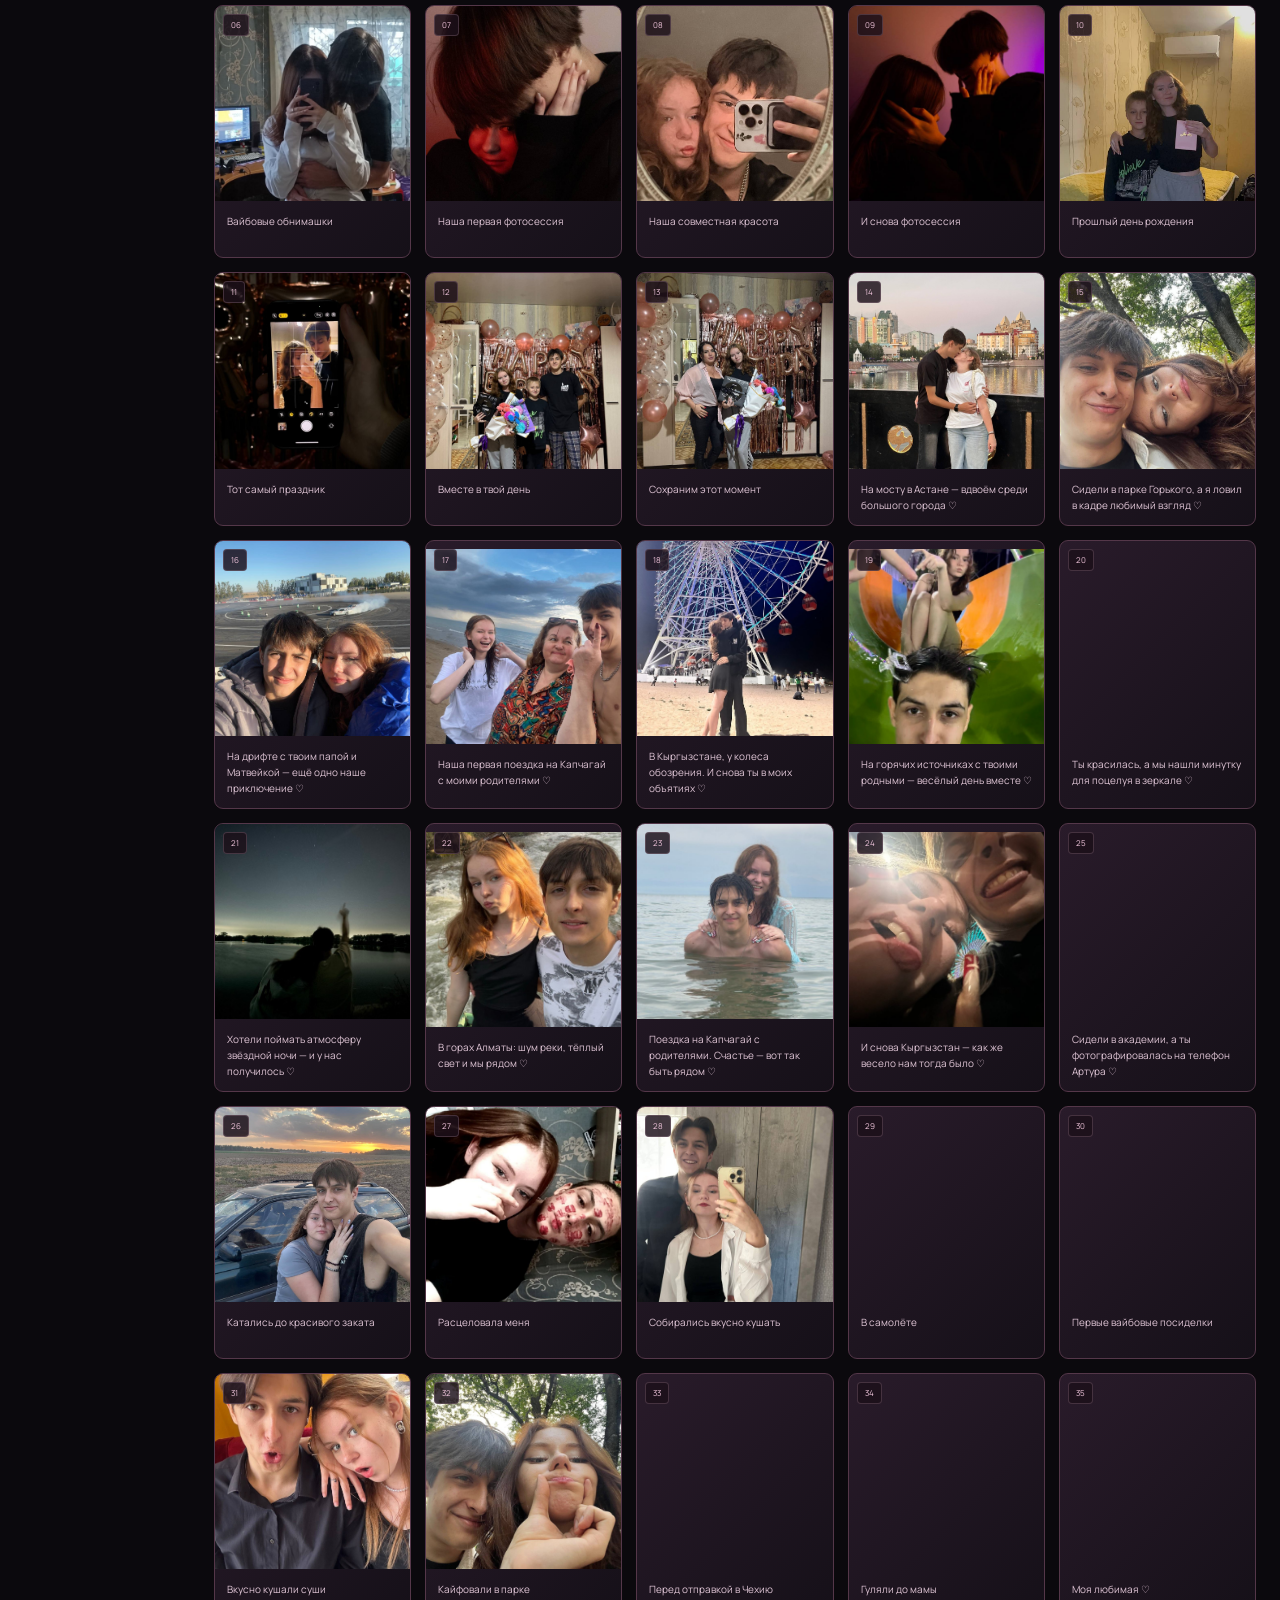
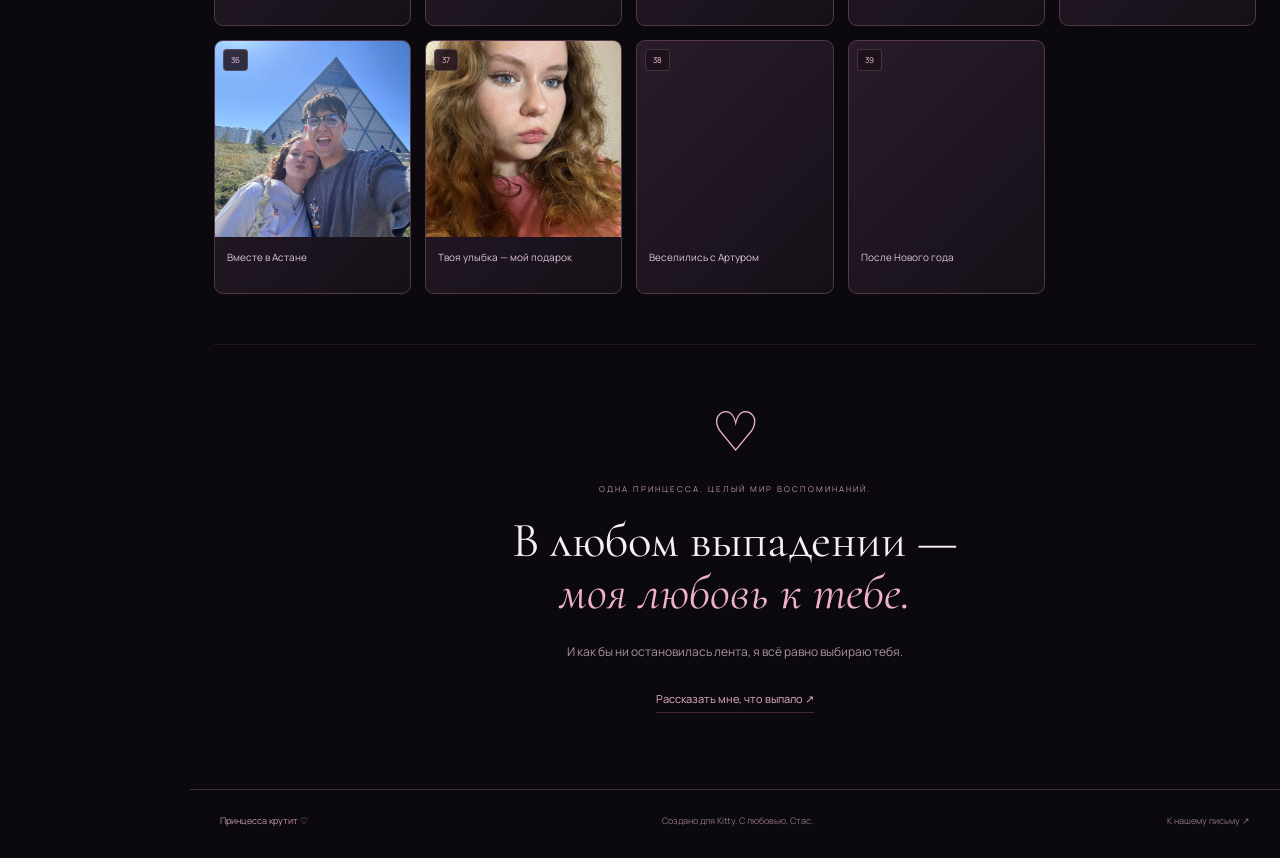
==== commit d1b0a368: "Remove profile footer note" ====
--- a/gift.html
+++ b/gift.html
@@ -44,6 +44,6 @@
   </main>
   <footer class="game-footer"><span>Принцесса крутит ♡</span><span>Создано для Kitty. С любовью, Стас.</span><a href="index.html">К нашему письму ↗</a></footer>
   <dialog id="reward-dialog" class="reward-dialog" aria-labelledby="reward-title"><button class="reward-close" id="reward-close" aria-label="Закрыть подарок">×</button><p class="overline">ТВОЙ ПОДАРОК ♡</p><div class="reward-photo"><img id="reward-image" alt=""></div><h2 id="reward-title"></h2><p id="reward-note" class="reward-note"></p><p class="saved-note" id="saved-note" role="status"></p><div class="reward-actions"><button id="claim-memory" class="pink-button">Этот подарок мой ♡</button><button id="spin-again" class="quiet-button">Открыть следующий ↻</button></div></dialog>
-<dialog id="profile-dialog" class="profile-dialog" aria-labelledby="profile-title"><button id="close-profile" class="reward-close" aria-label="Закрыть профиль">×</button><div class="profile-account"><img src="assets/photos/memory-26.jpg" alt="Kitty"><div><p class="overline">ТВОЙ АККАУНТ</p><h2 id="profile-title">Kitty ♡</h2></div></div><p class="free-gifts-note">Это нам уже не надо — тут всё бесплатно ♡</p><h2 class="inventory-title">Твой инвентарь</h2><p>Здесь появятся только открытые подарки ♡</p><div id="inventory" class="prizes-grid"></div><p id="inventory-note" role="status"></p><small>Отметка вывода сохраняется в этом браузере. Скины передадим вручную через обмен Steam.</small></dialog>
+<dialog id="profile-dialog" class="profile-dialog" aria-labelledby="profile-title"><button id="close-profile" class="reward-close" aria-label="Закрыть профиль">×</button><div class="profile-account"><img src="assets/photos/memory-26.jpg" alt="Kitty"><div><p class="overline">ТВОЙ АККАУНТ</p><h2 id="profile-title">Kitty ♡</h2></div></div><p class="free-gifts-note">Это нам уже не надо — тут всё бесплатно ♡</p><h2 class="inventory-title">Твой инвентарь</h2><p>Здесь появятся только открытые подарки ♡</p><div id="inventory" class="prizes-grid"></div><p id="inventory-note" role="status"></p></dialog>
 </body>
 </html>
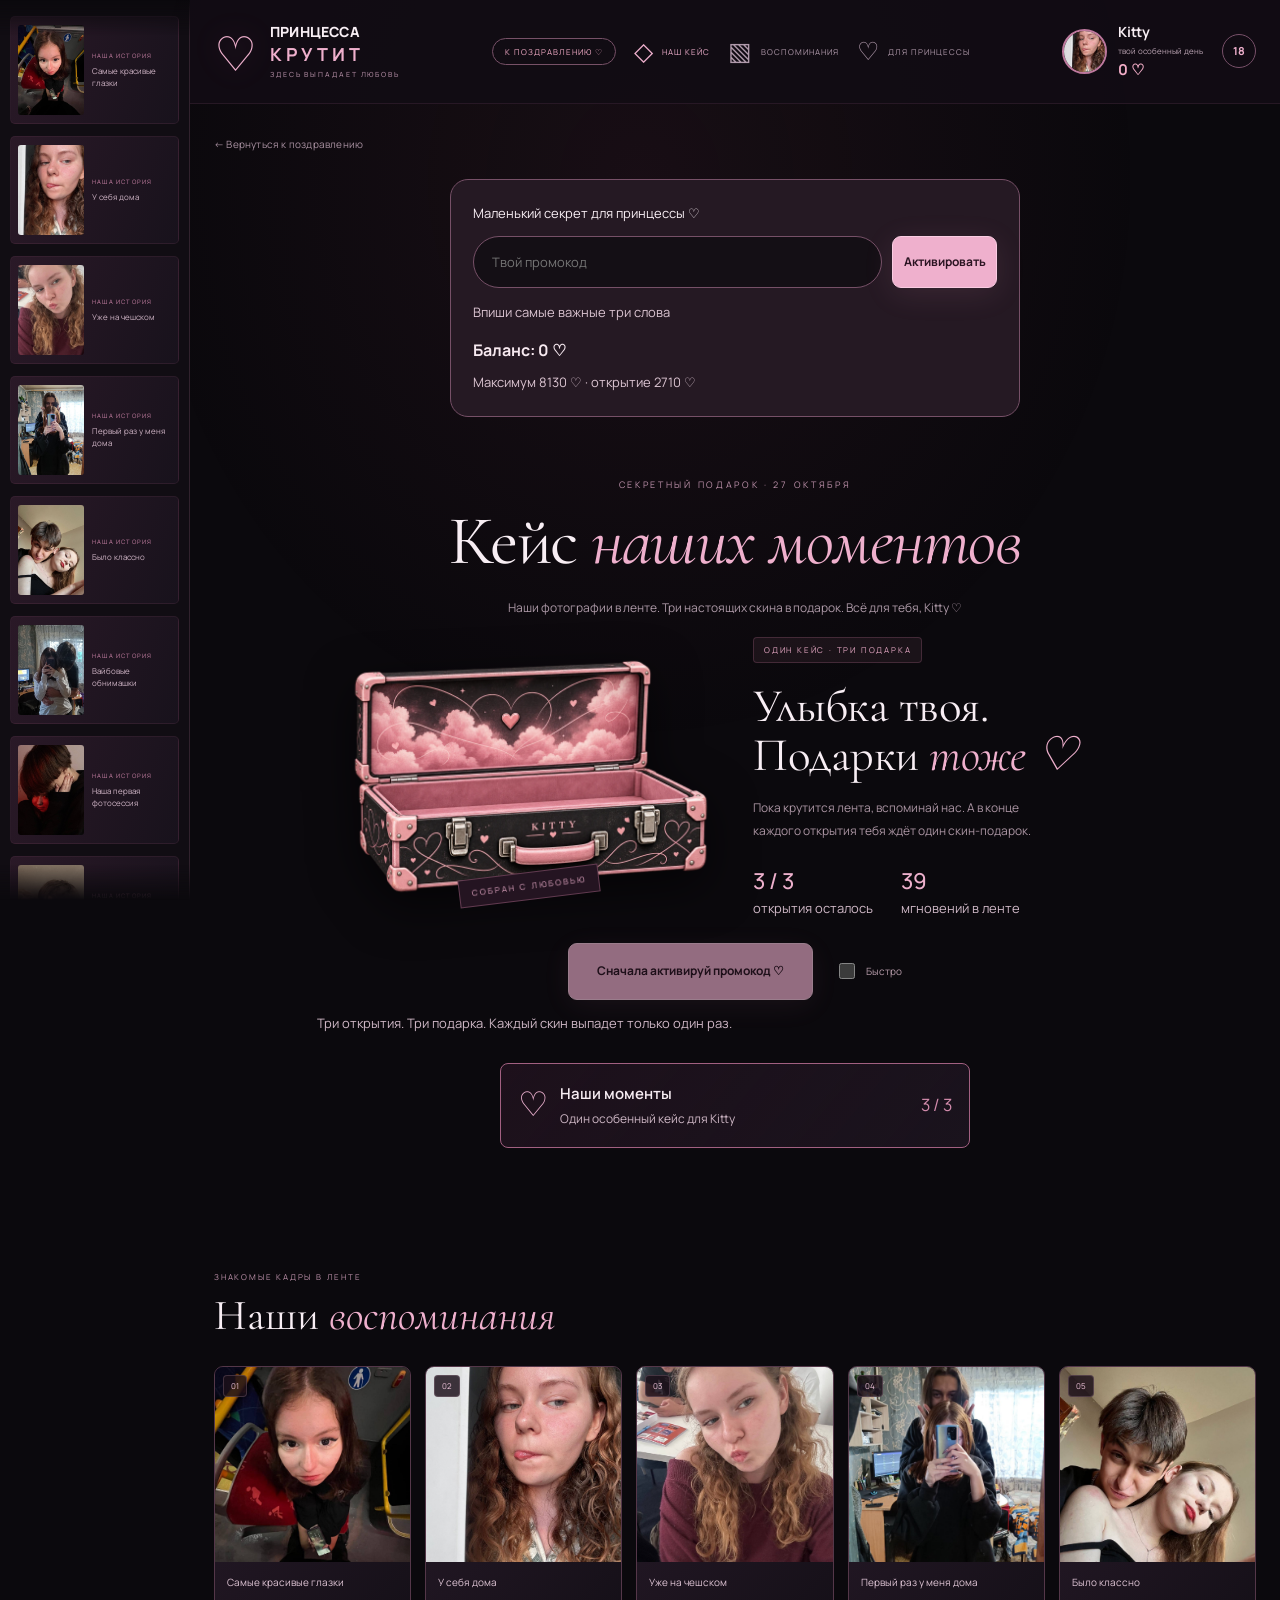
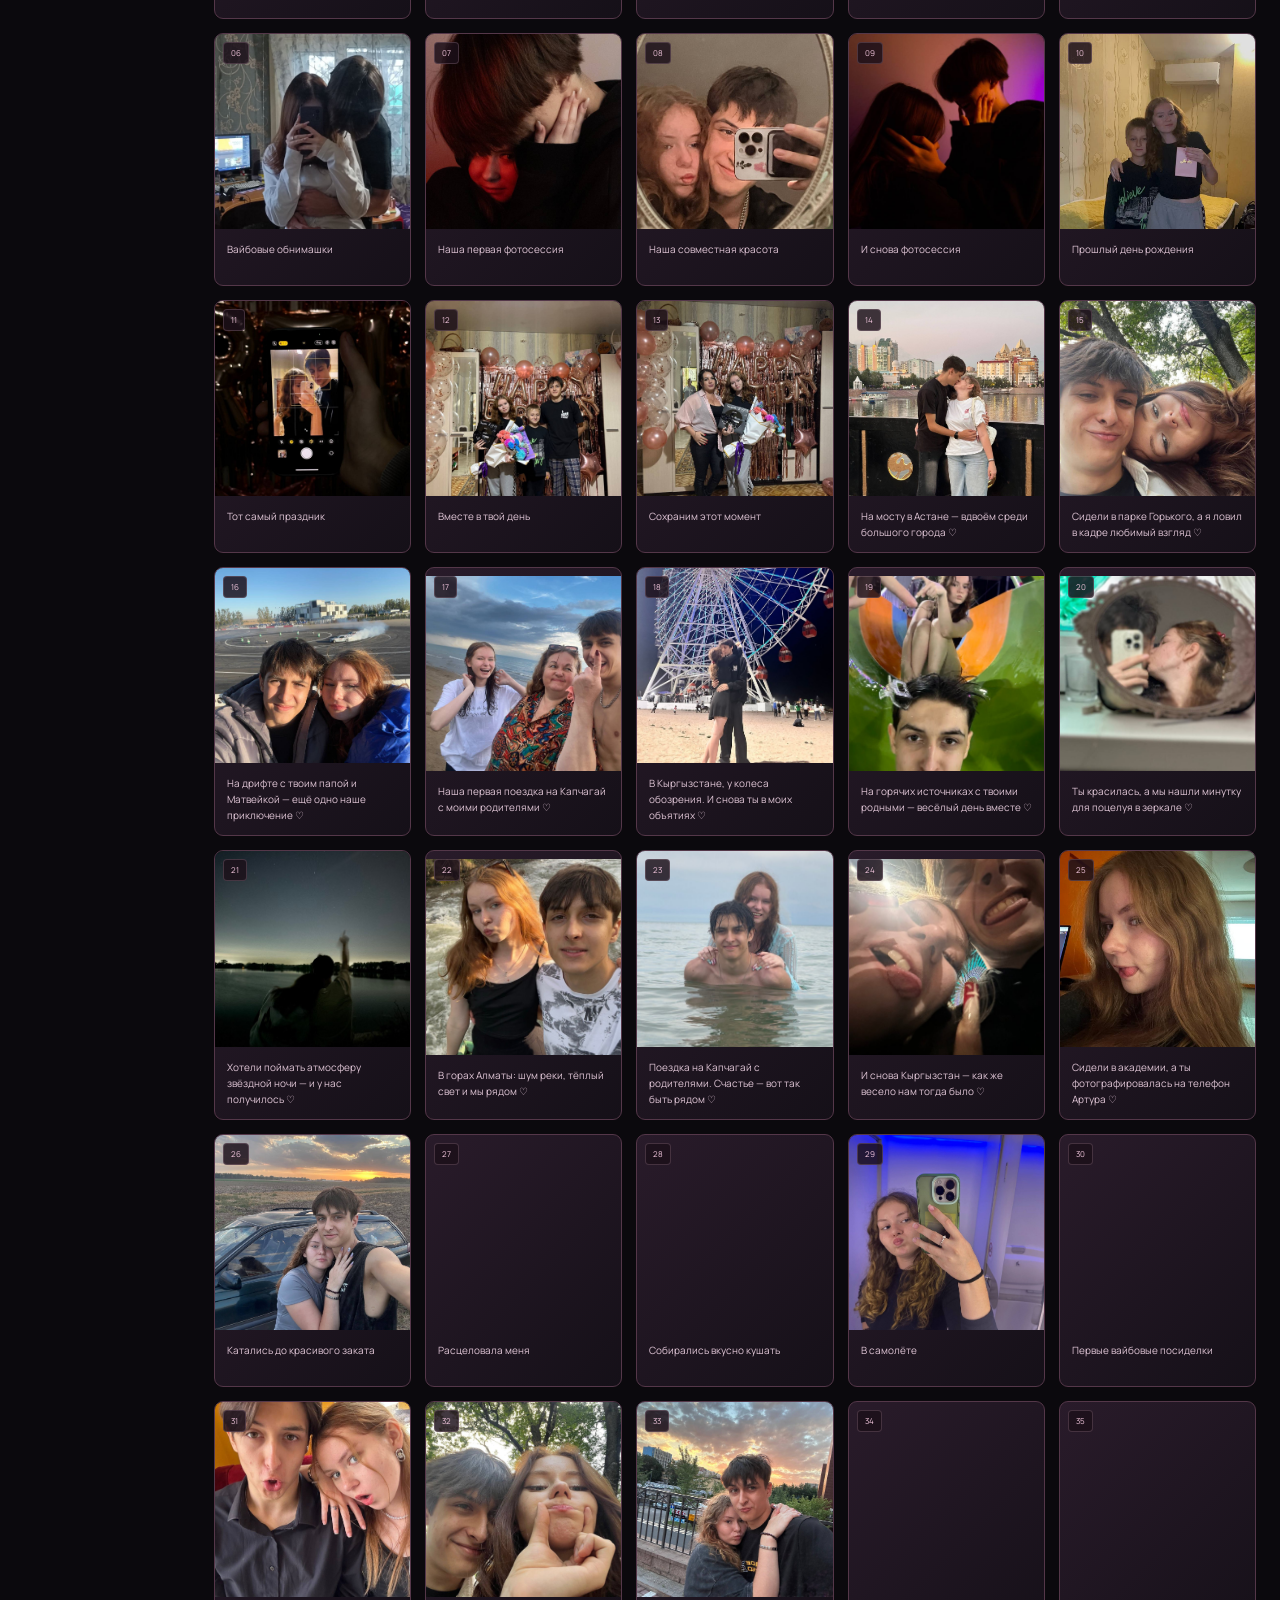
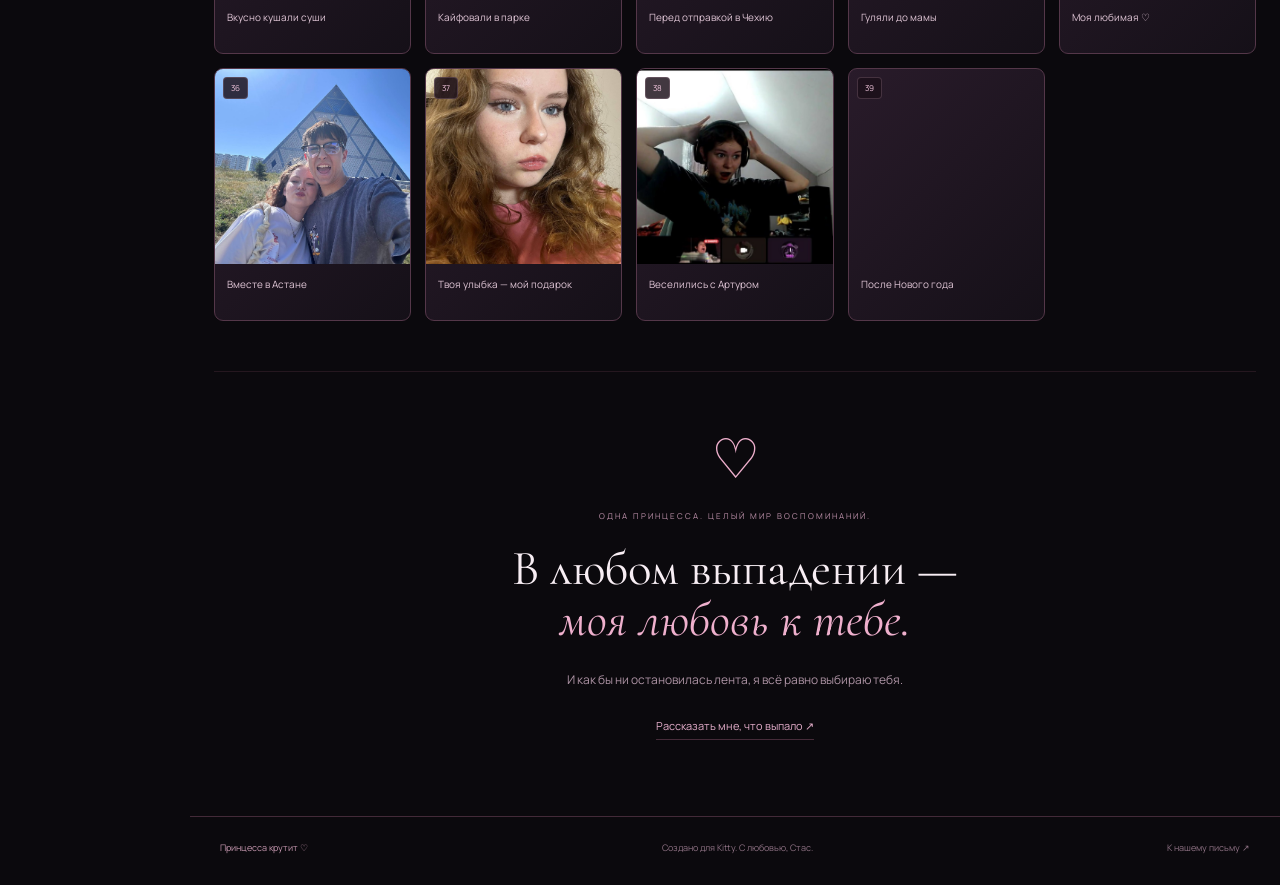
==== commit 484bb49b: "Increase promo hint and balance detail readability" ====
--- a/gift.html
+++ b/gift.html
@@ -4,7 +4,7 @@
   <meta charset="UTF-8"><meta name="viewport" content="width=device-width,initial-scale=1,viewport-fit=cover">
   <meta name="theme-color" content="#0b090d"><meta name="robots" content="noindex,nofollow">
   <title>Принцесса крутит ♡</title><link rel="icon" type="image/svg+xml" href="assets/favicon.svg">
-  <link rel="stylesheet" href="gift.css?v=100"><script src="gift-state.js?v=92" defer></script><script src="gift-prizes.js?v=92" defer></script><script src="gift-memories.js?v=92" defer></script><script src="gift.js?v=100" defer></script>
+  <link rel="stylesheet" href="gift.css?v=101"><script src="gift-state.js?v=92" defer></script><script src="gift-prizes.js?v=92" defer></script><script src="gift-memories.js?v=92" defer></script><script src="gift.js?v=100" defer></script>
 </head>
 <body>
   <div class="gift-hearts" id="gift-hearts" aria-hidden="true"></div>
--- a/gift.css
+++ b/gift.css
@@ -38,4 +38,6 @@
 
 @media(min-width:1000px){.ticker-track{animation:memories-down 48s linear infinite}}@keyframes memories-down{0%{transform:translateY(-50%)}20%{transform:translateY(-45%);animation-timing-function:cubic-bezier(.4,0,.6,1)}50%{transform:translateY(-20%)}75%{transform:translateY(-14%);animation-timing-function:cubic-bezier(.4,0,.6,1)}100%{transform:translateY(0)}}@media(prefers-reduced-motion:reduce){.ticker-track{animation:none!important}}
 
-.spin-footnote{font-size:13px;line-height:1.8;color:#cfb8c6;max-width:620px}.mini-case strong{font-size:15px}.mini-case small{font-size:12px;color:#cfb8c6}.case-facts>span{font-size:13px;color:#cfb8c6}.kitty-profile .header-balance{font-size:15px;color:#f1acc6;white-space:nowrap;line-height:1.7}.kitty-profile small{color:#bda5b5}@media(max-width:700px){.spin-footnote{font-size:12px;max-width:340px}.mini-case strong{font-size:14px}.mini-case small{font-size:12px}.case-facts>span{font-size:12px}.kitty-profile .header-balance{font-size:13px}}+.spin-footnote{font-size:13px;line-height:1.8;color:#cfb8c6;max-width:620px}.mini-case strong{font-size:15px}.mini-case small{font-size:12px;color:#cfb8c6}.case-facts>span{font-size:13px;color:#cfb8c6}.kitty-profile .header-balance{font-size:15px;color:#f1acc6;white-space:nowrap;line-height:1.7}.kitty-profile small{color:#bda5b5}@media(max-width:700px){.spin-footnote{font-size:12px;max-width:340px}.mini-case strong{font-size:14px}.mini-case small{font-size:12px}.case-facts>span{font-size:12px}.kitty-profile .header-balance{font-size:13px}}
+
+.promo-panel p,.promo-panel small{font-size:13px;line-height:1.75;color:#dbc4d1}.promo-panel>strong{font-size:16px;color:#f7e9f0}.promo-panel small{margin-top:7px}@media(max-width:700px){.promo-panel p,.promo-panel small{font-size:12px}}
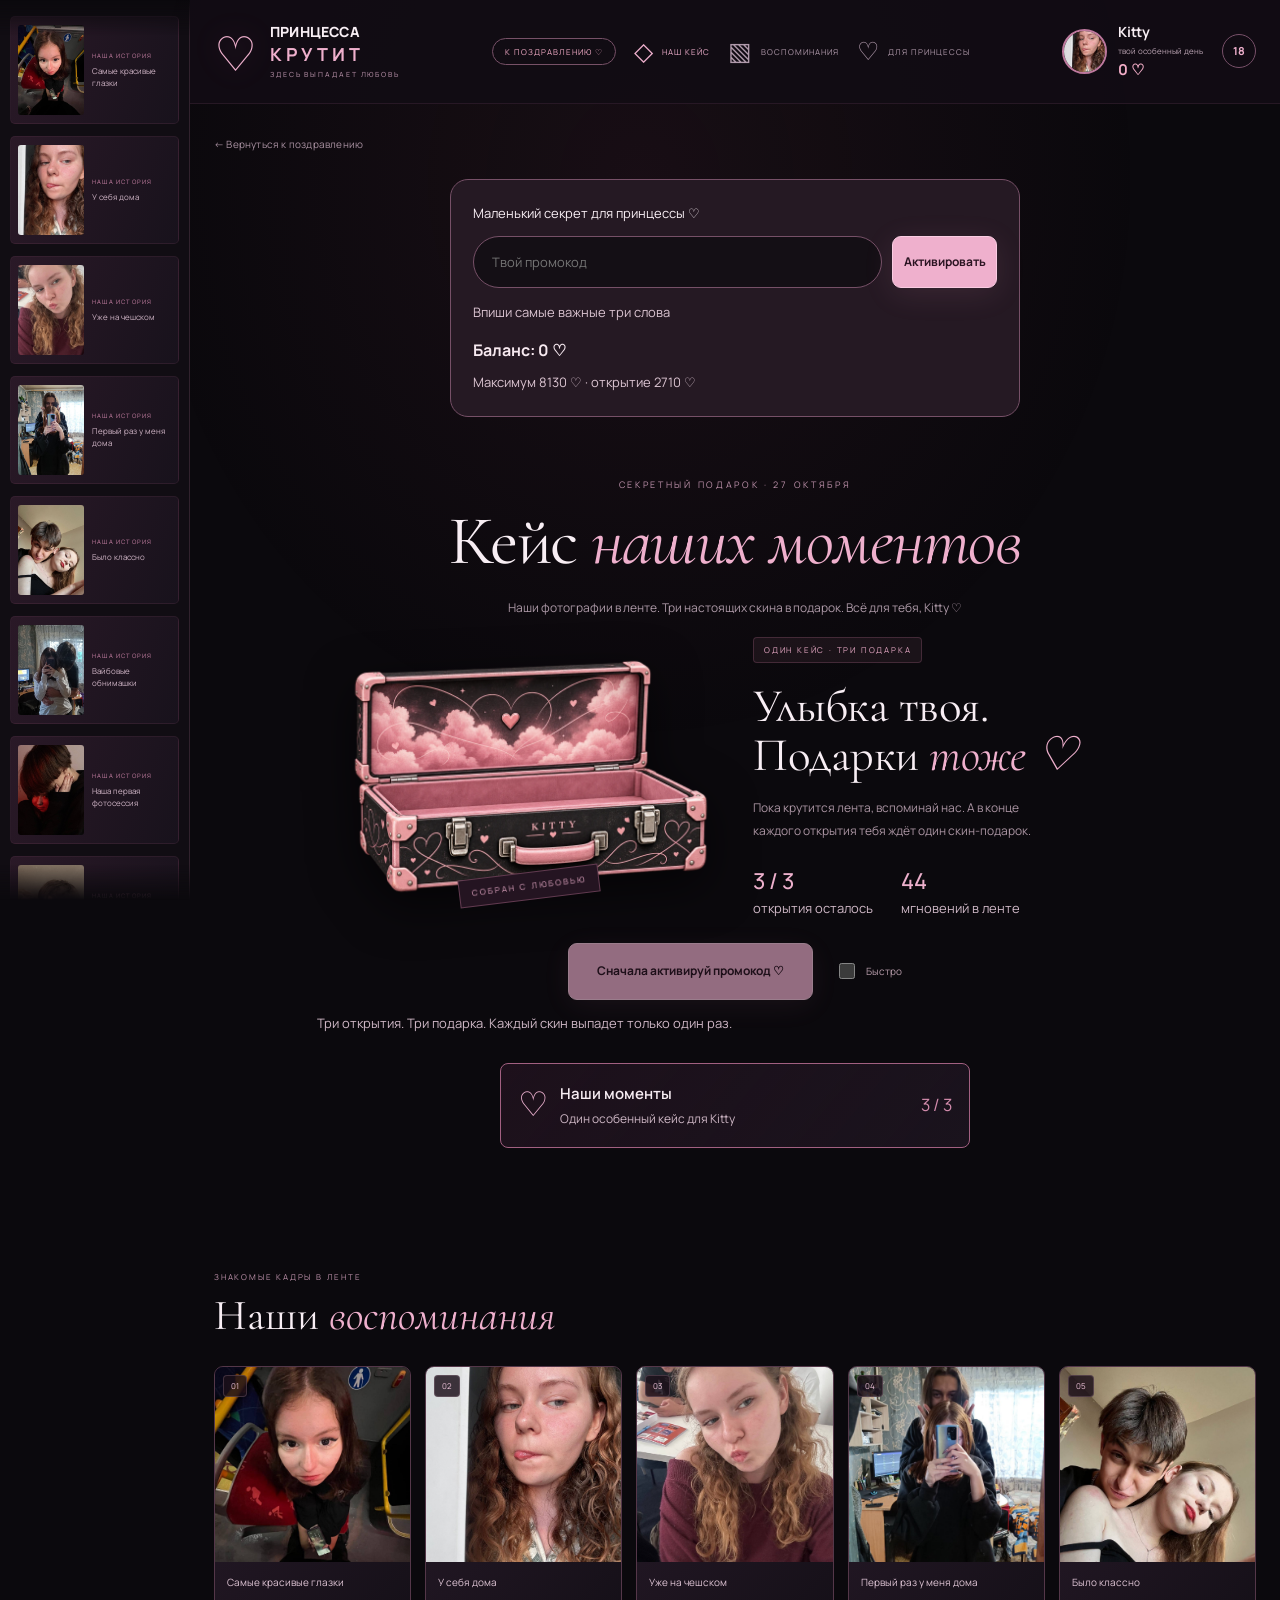
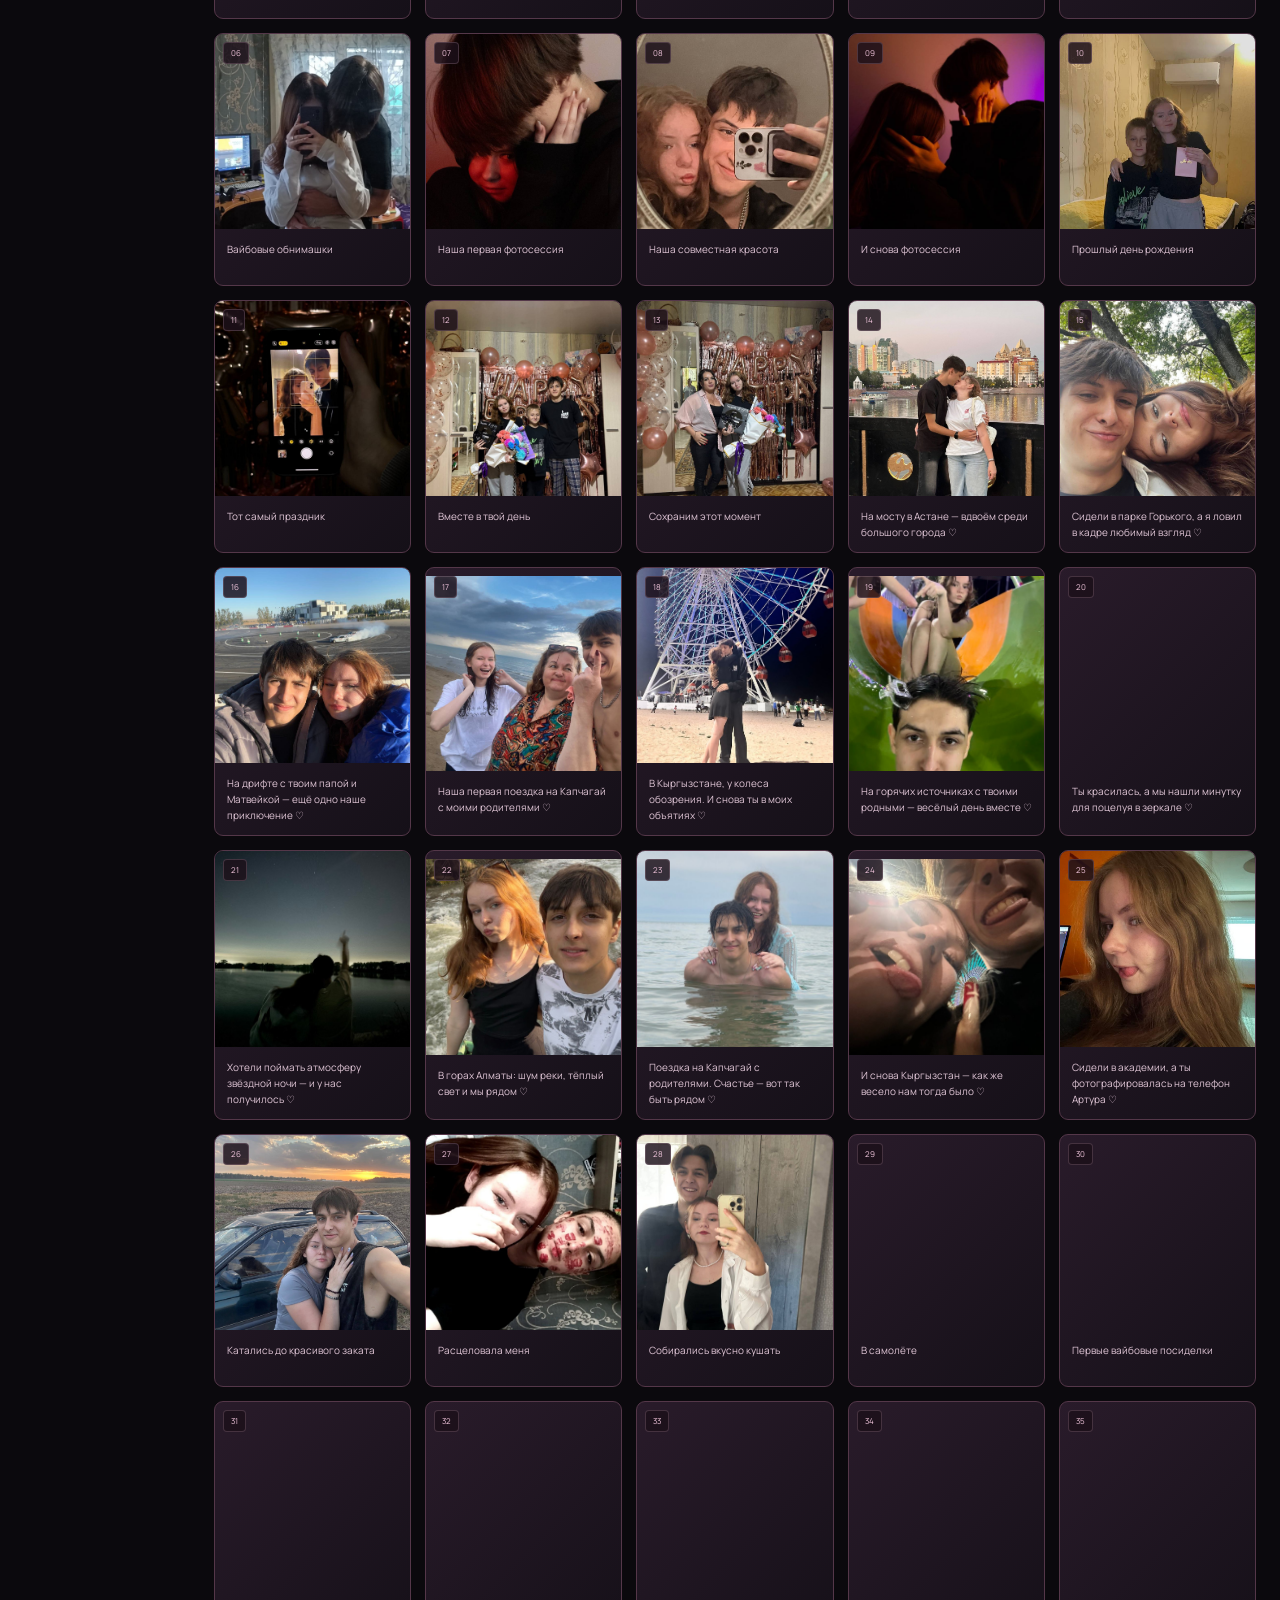
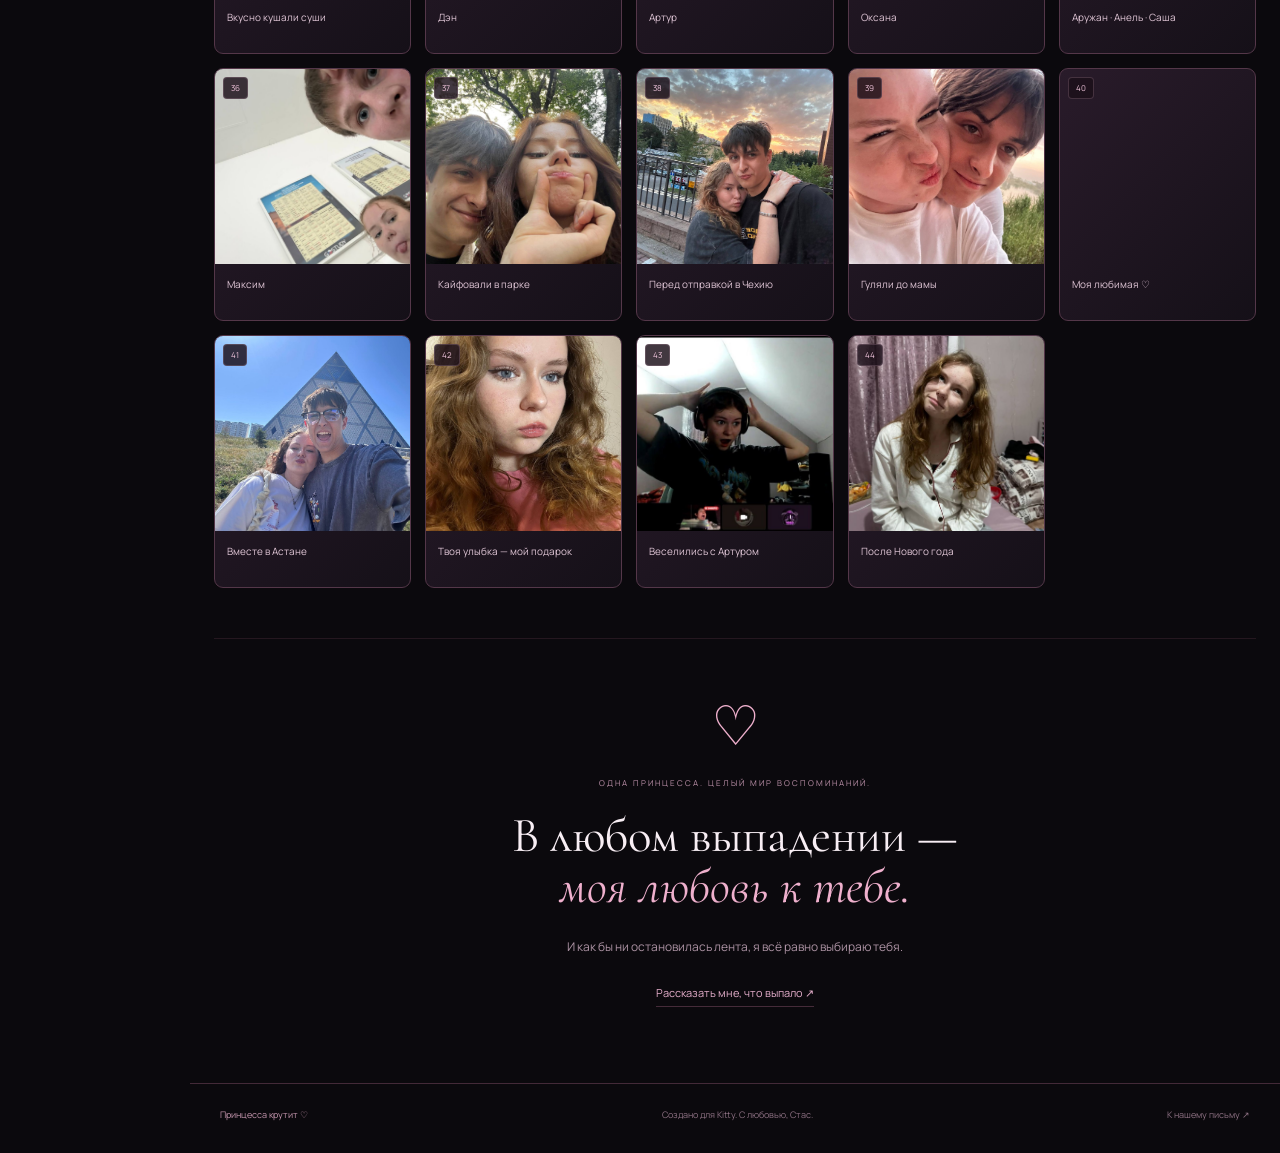
==== commit bbef3324: "Include friends in gift memories and prevent adjacent duplicate roulette photos" ====
--- a/gift.html
+++ b/gift.html
@@ -4,7 +4,7 @@
   <meta charset="UTF-8"><meta name="viewport" content="width=device-width,initial-scale=1,viewport-fit=cover">
   <meta name="theme-color" content="#0b090d"><meta name="robots" content="noindex,nofollow">
   <title>Принцесса крутит ♡</title><link rel="icon" type="image/svg+xml" href="assets/favicon.svg">
-  <link rel="stylesheet" href="gift.css?v=101"><script src="gift-state.js?v=92" defer></script><script src="gift-prizes.js?v=92" defer></script><script src="gift-memories.js?v=92" defer></script><script src="gift.js?v=100" defer></script>
+  <link rel="stylesheet" href="gift.css?v=101"><script src="gift-state.js?v=92" defer></script><script src="gift-prizes.js?v=92" defer></script><script src="gift-memories.js?v=104" defer></script><script src="gift.js?v=104" defer></script>
 </head>
 <body>
   <div class="gift-hearts" id="gift-hearts" aria-hidden="true"></div>
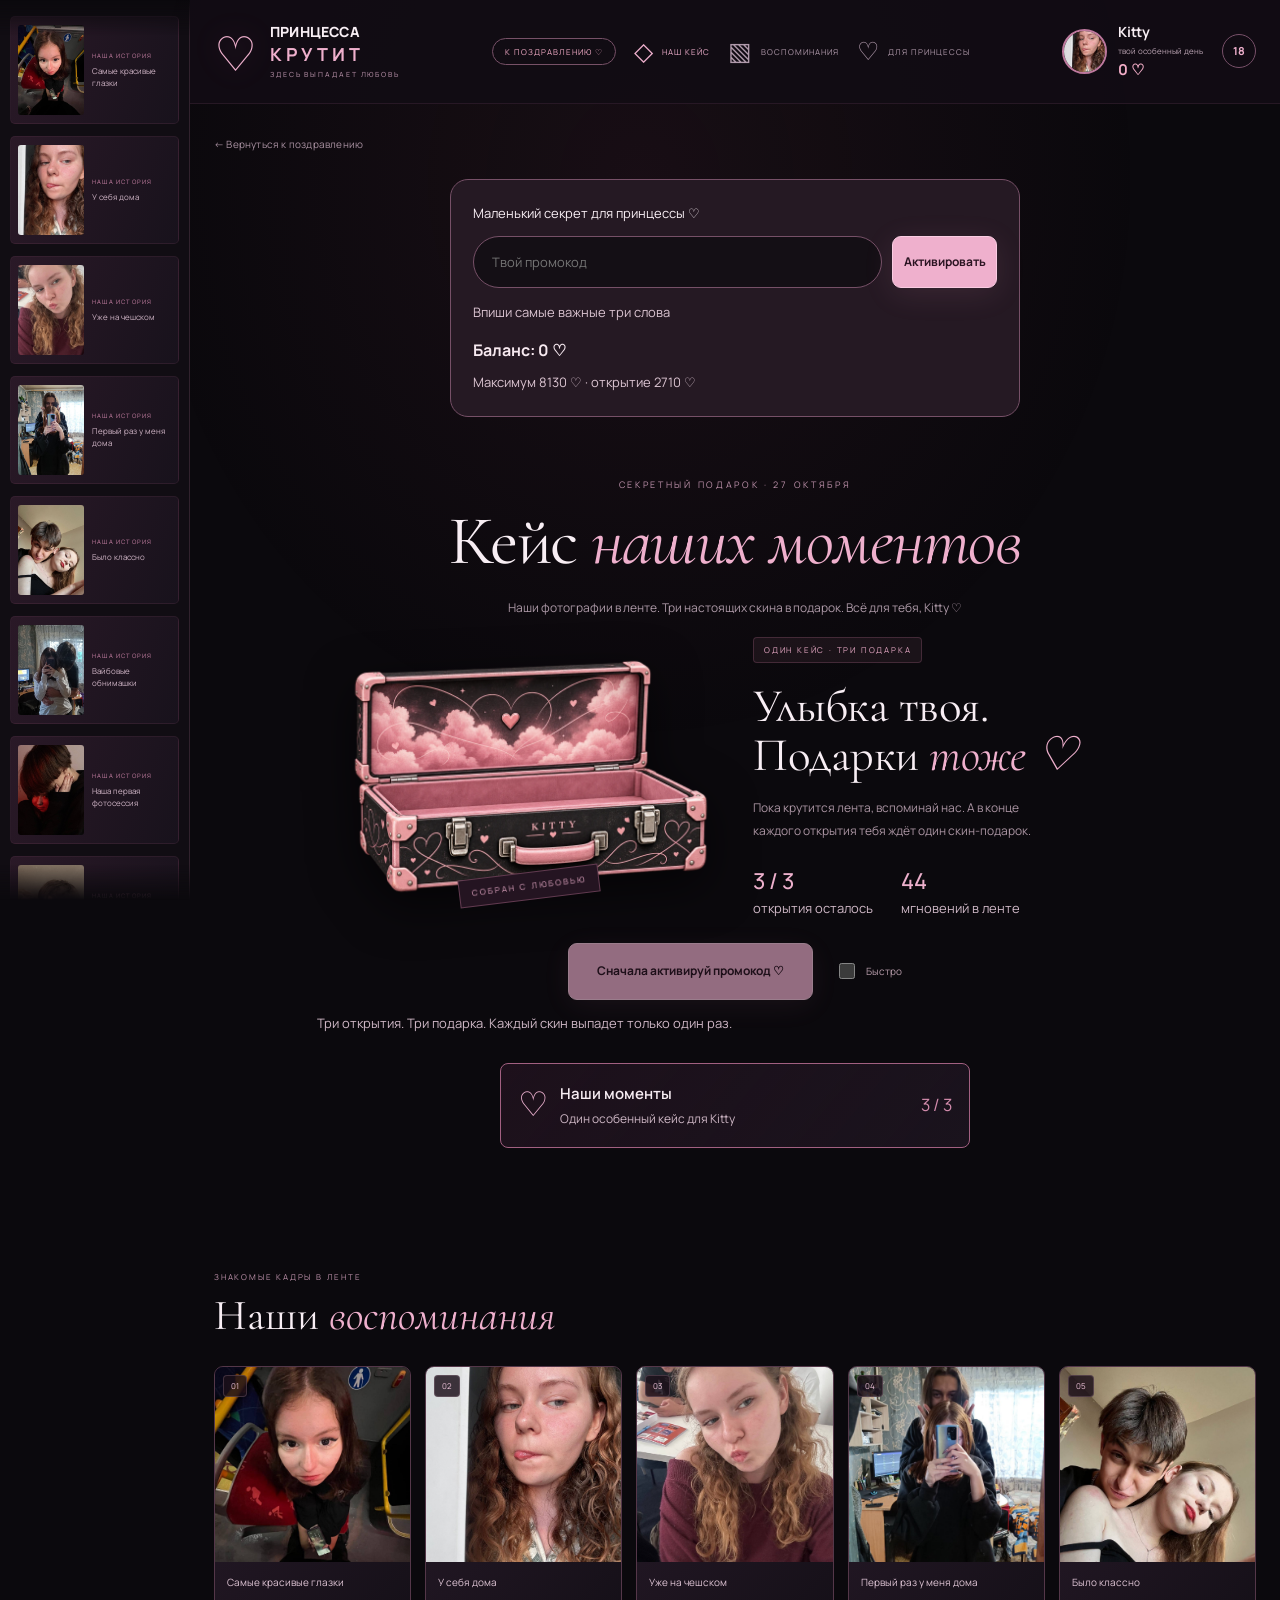
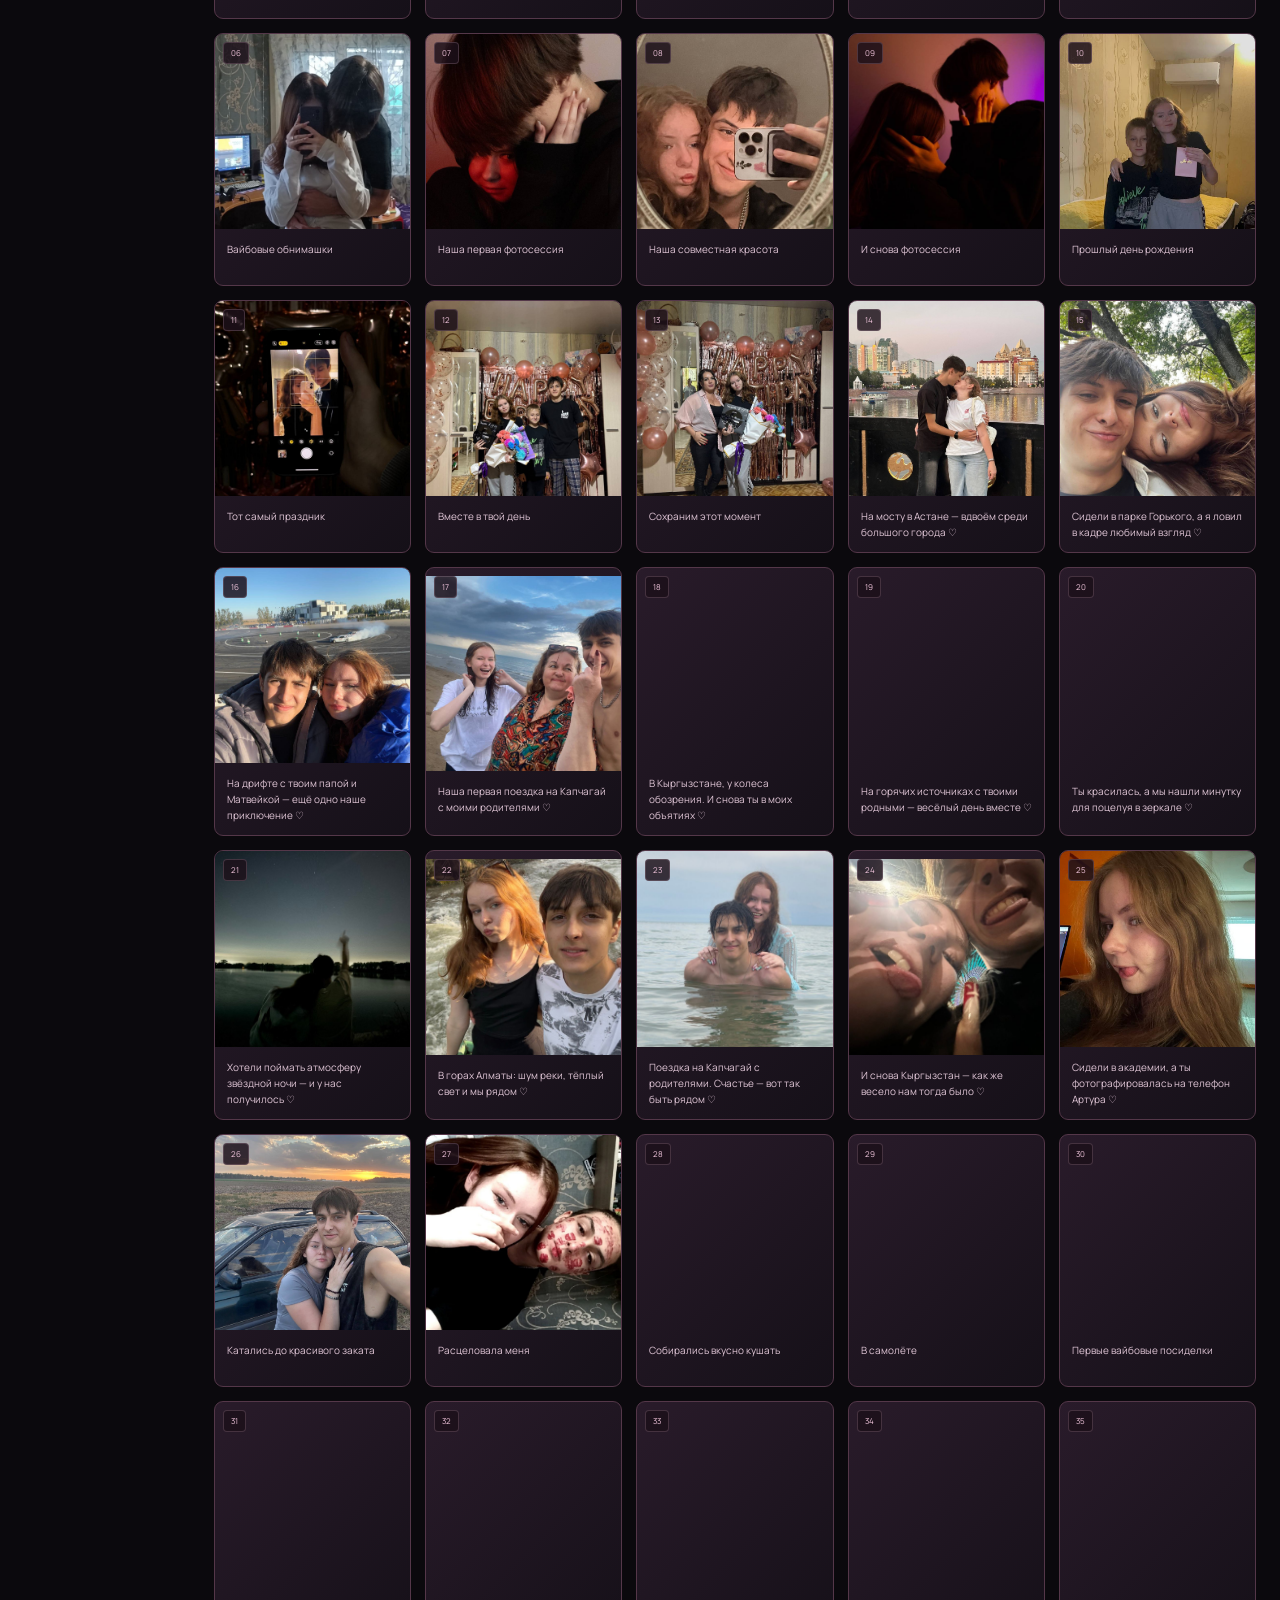
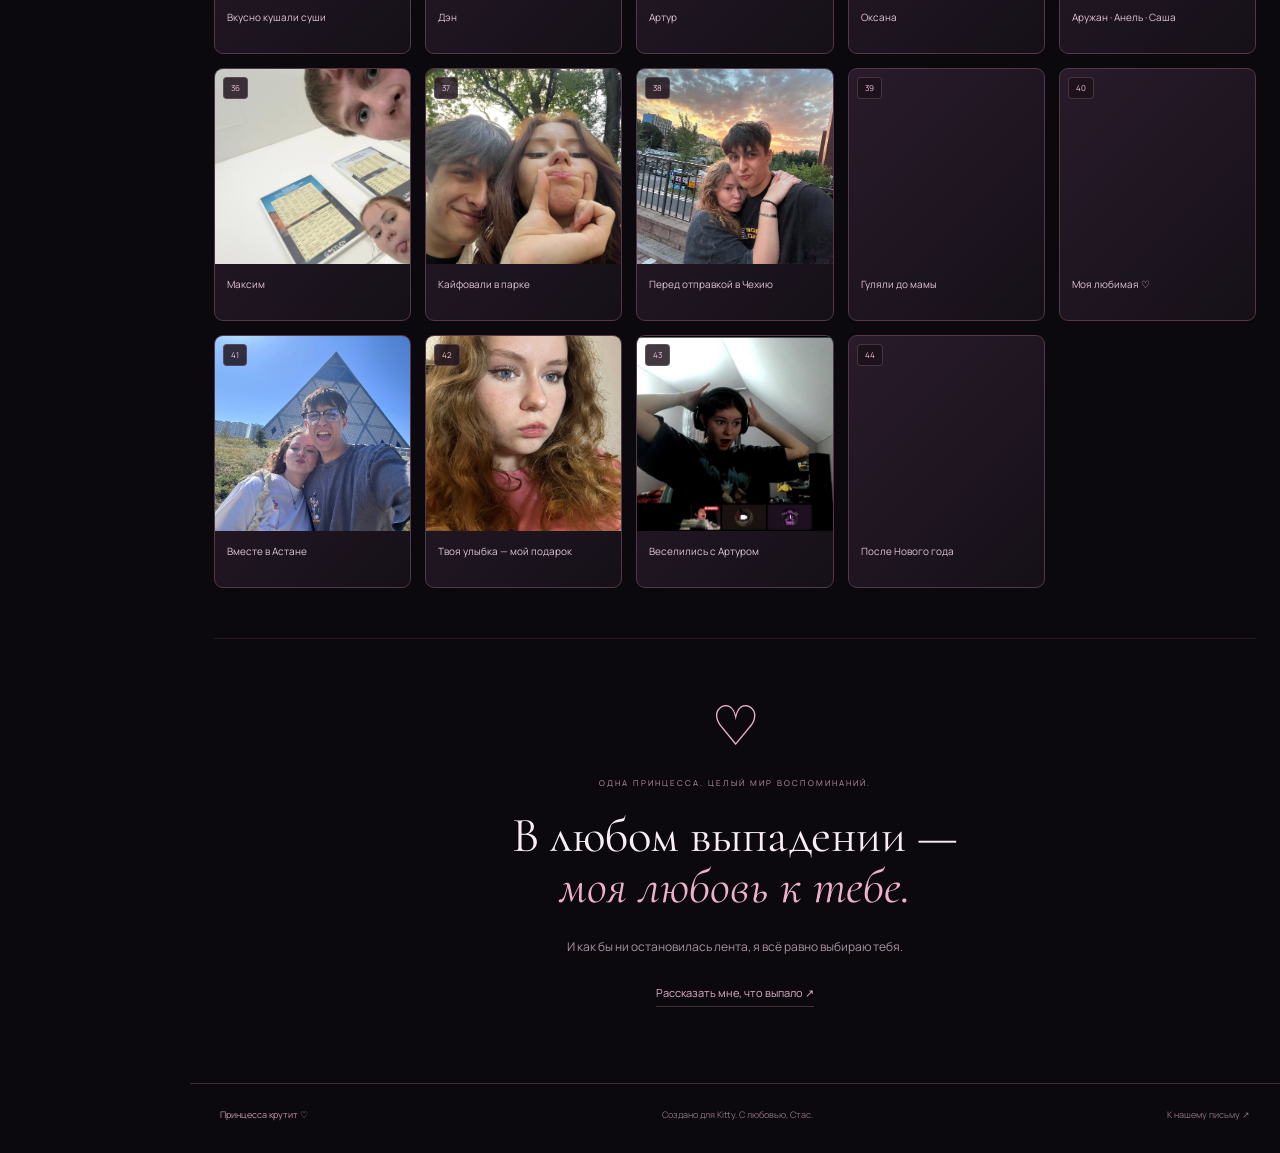
==== commit 71ed301d: "Unify promo credit and gift openings in persistent wallet; fix exhausted balance feedback" ====
--- a/gift.html
+++ b/gift.html
@@ -4,7 +4,7 @@
   <meta charset="UTF-8"><meta name="viewport" content="width=device-width,initial-scale=1,viewport-fit=cover">
   <meta name="theme-color" content="#0b090d"><meta name="robots" content="noindex,nofollow">
   <title>Принцесса крутит ♡</title><link rel="icon" type="image/svg+xml" href="assets/favicon.svg">
-  <link rel="stylesheet" href="gift.css?v=101"><script src="gift-state.js?v=92" defer></script><script src="gift-prizes.js?v=92" defer></script><script src="gift-memories.js?v=104" defer></script><script src="gift.js?v=104" defer></script>
+  <link rel="stylesheet" href="gift.css?v=106"><script src="gift-state.js?v=106" defer></script><script src="gift-prizes.js?v=106" defer></script><script src="gift-memories.js?v=106" defer></script><script src="gift.js?v=106" defer></script>
 </head>
 <body>
   <div class="gift-hearts" id="gift-hearts" aria-hidden="true"></div>
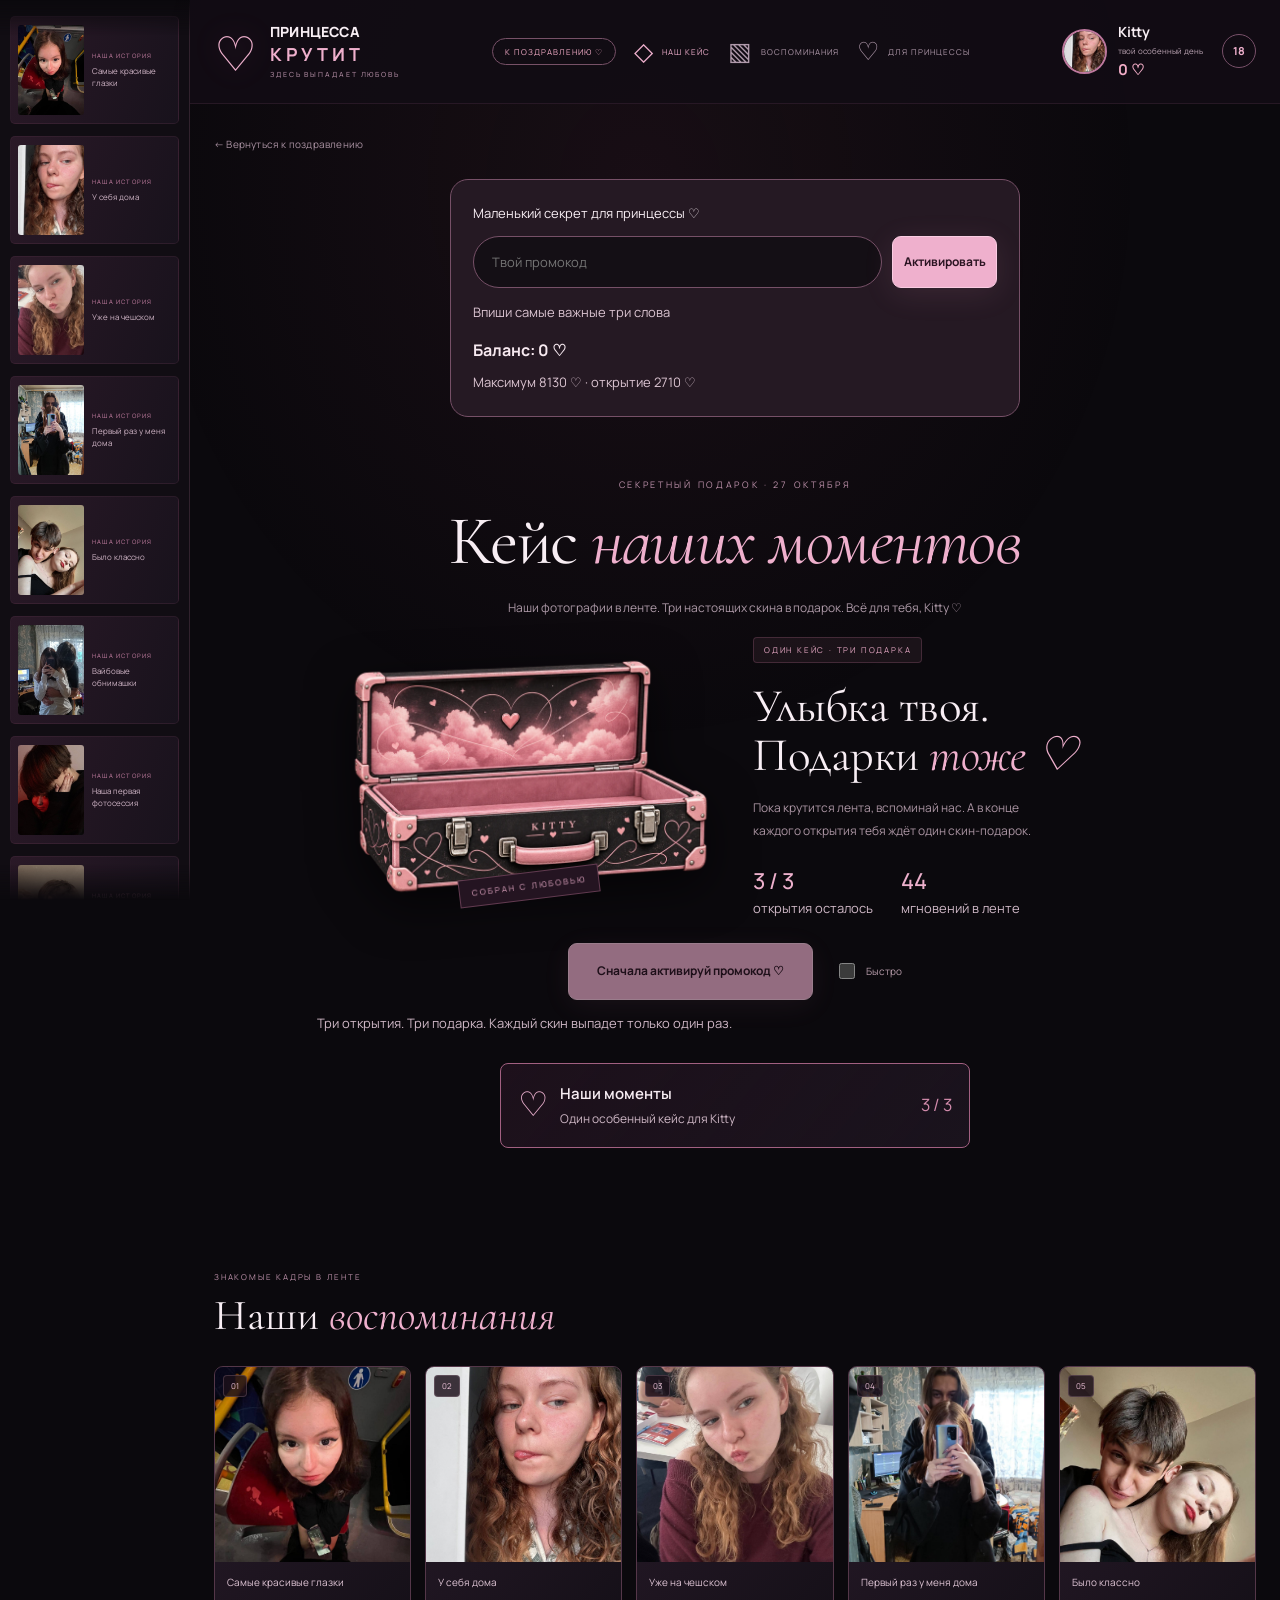
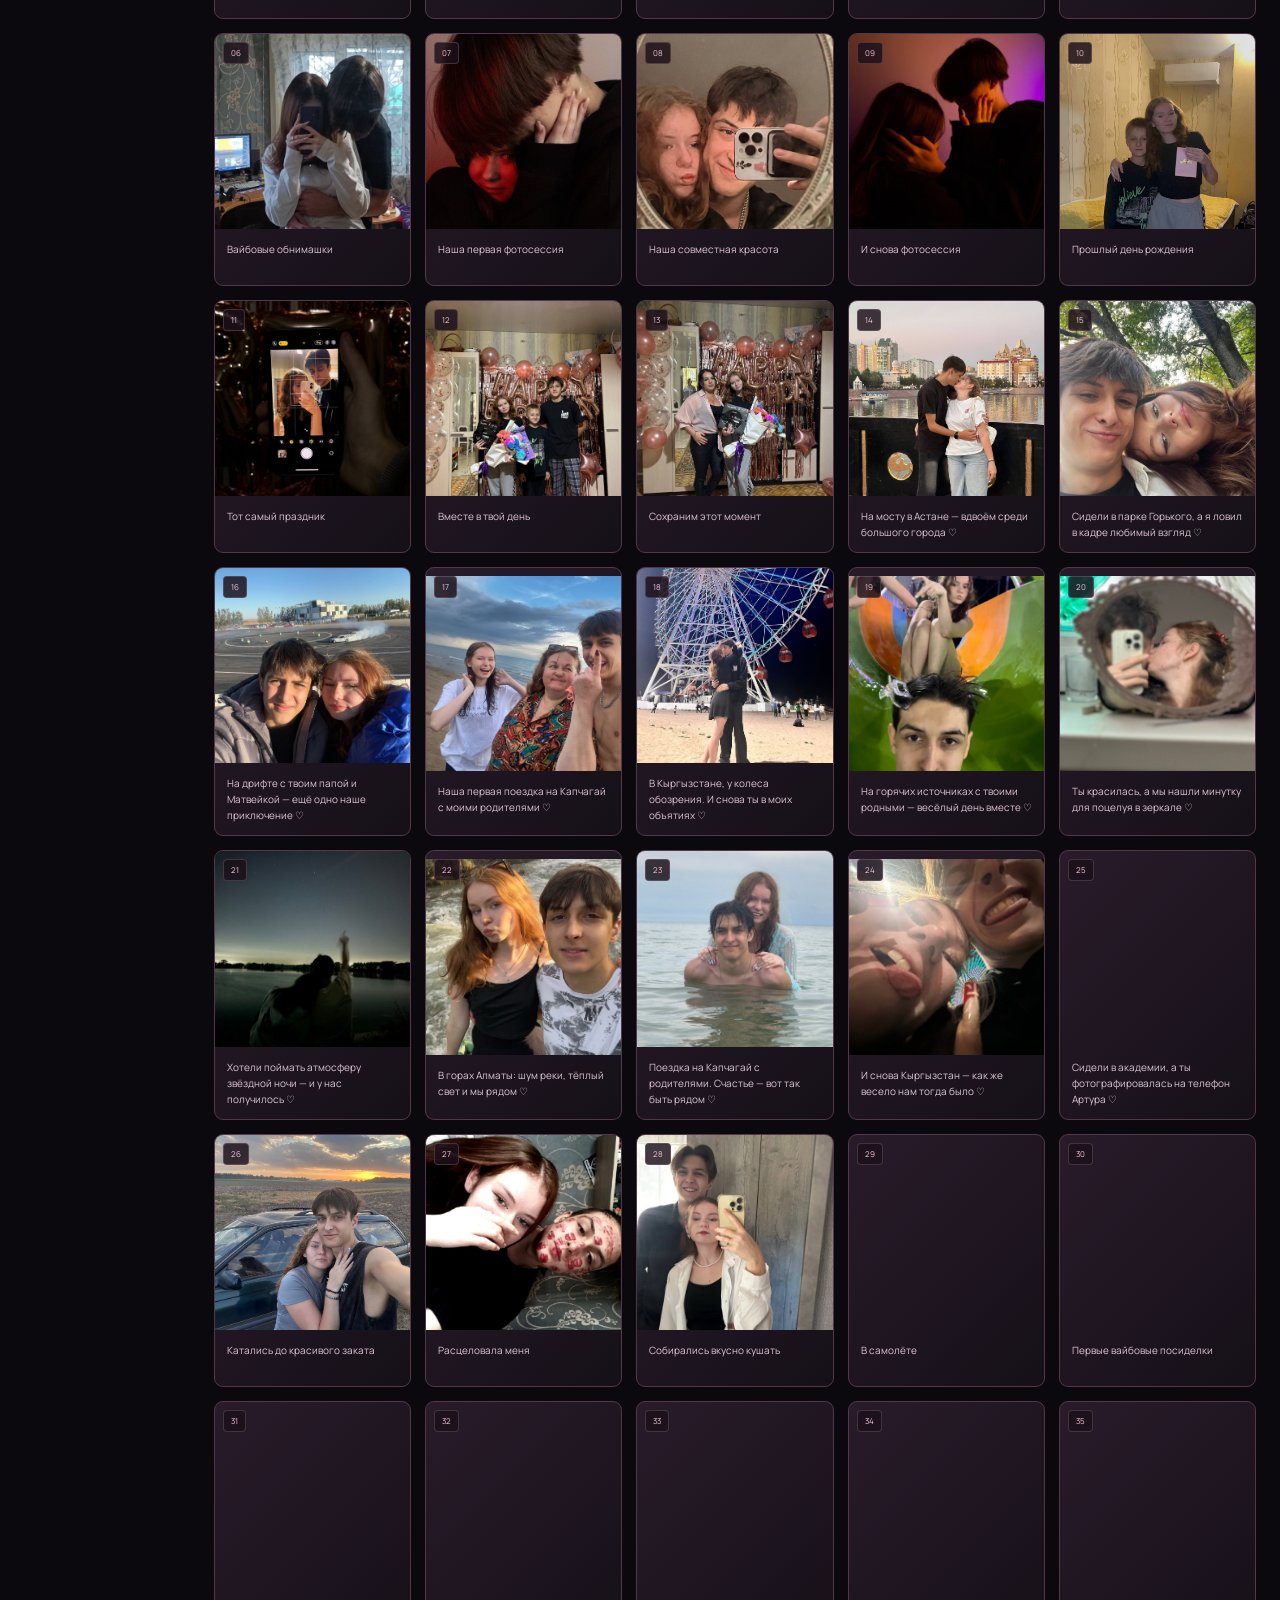
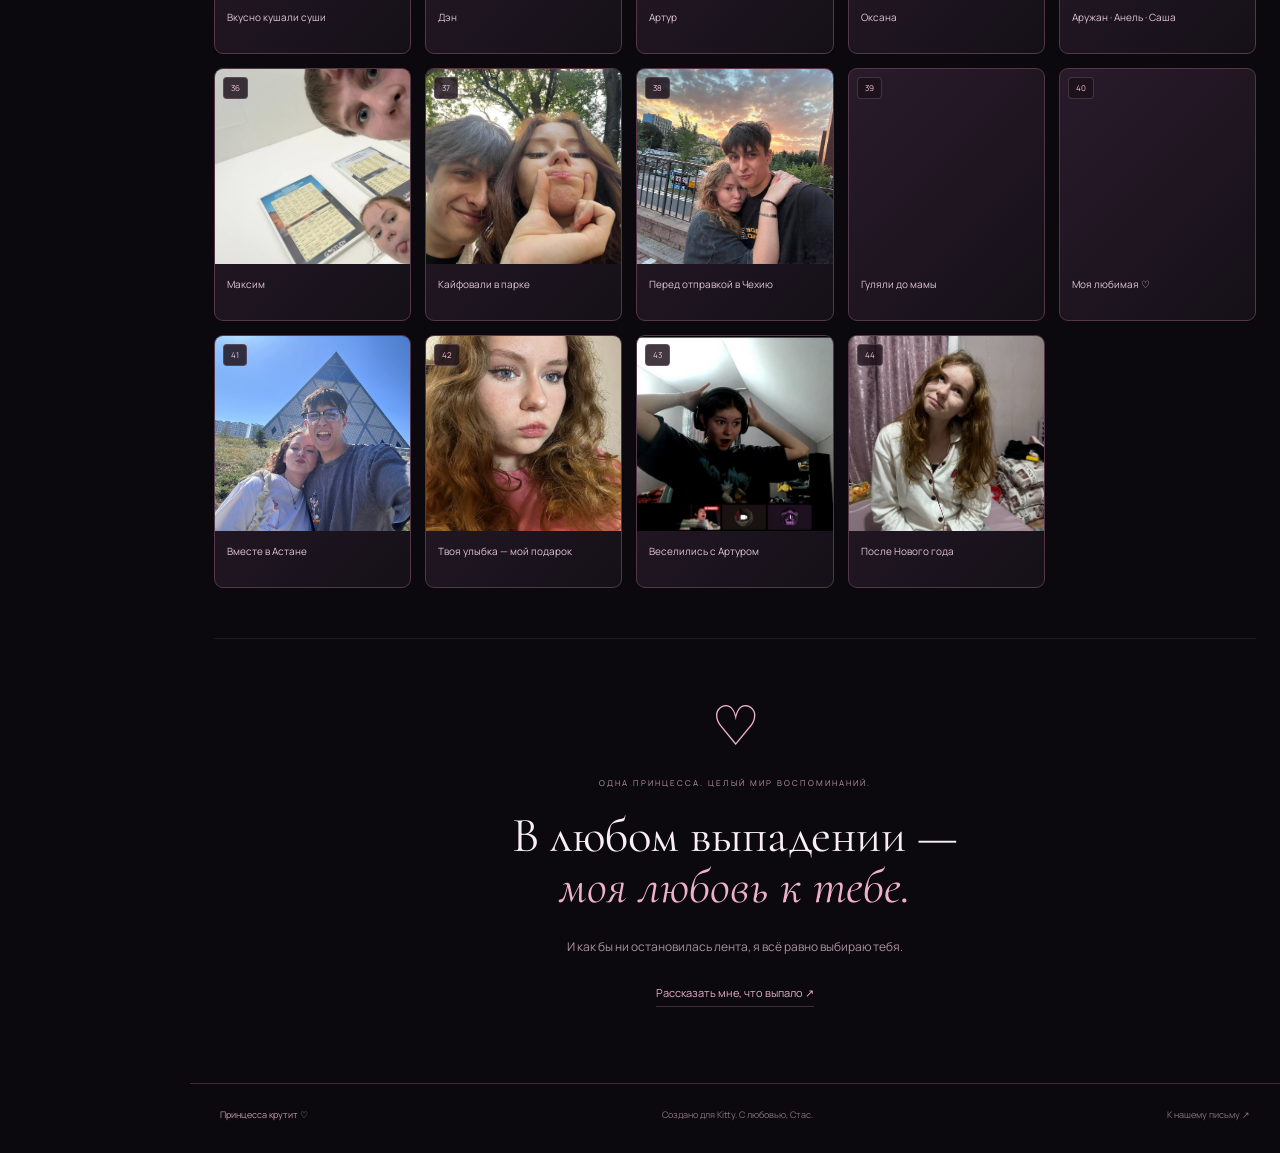
==== commit 9c7d111a: "Name gift skins AK-47 mystery, AWP Бдыщ and Crimson Web daggers" ====
--- a/gift.html
+++ b/gift.html
@@ -4,7 +4,7 @@
   <meta charset="UTF-8"><meta name="viewport" content="width=device-width,initial-scale=1,viewport-fit=cover">
   <meta name="theme-color" content="#0b090d"><meta name="robots" content="noindex,nofollow">
   <title>Принцесса крутит ♡</title><link rel="icon" type="image/svg+xml" href="assets/favicon.svg">
-  <link rel="stylesheet" href="gift.css?v=106"><script src="gift-state.js?v=106" defer></script><script src="gift-prizes.js?v=106" defer></script><script src="gift-memories.js?v=106" defer></script><script src="gift.js?v=106" defer></script>
+  <link rel="stylesheet" href="gift.css?v=106"><script src="gift-state.js?v=106" defer></script><script src="gift-prizes.js?v=107" defer></script><script src="gift-memories.js?v=106" defer></script><script src="gift.js?v=106" defer></script>
 </head>
 <body>
   <div class="gift-hearts" id="gift-hearts" aria-hidden="true"></div>
